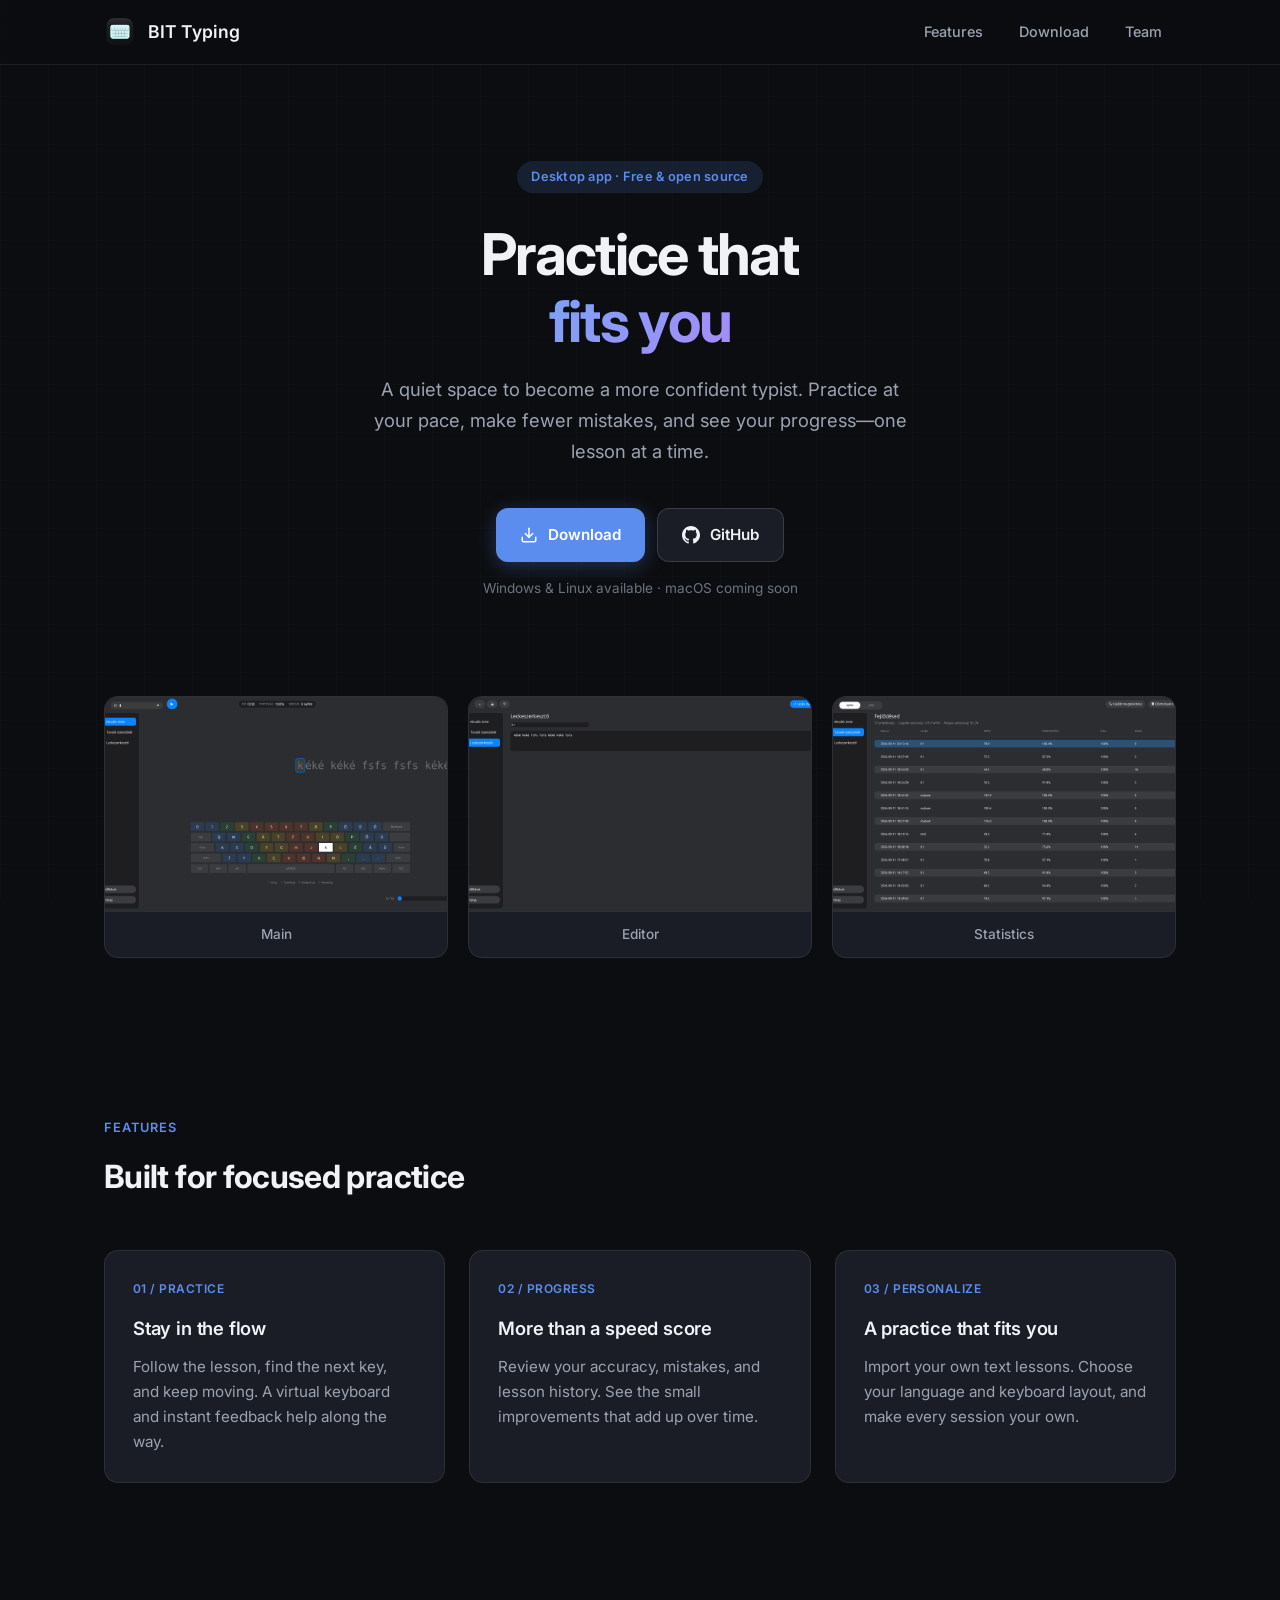
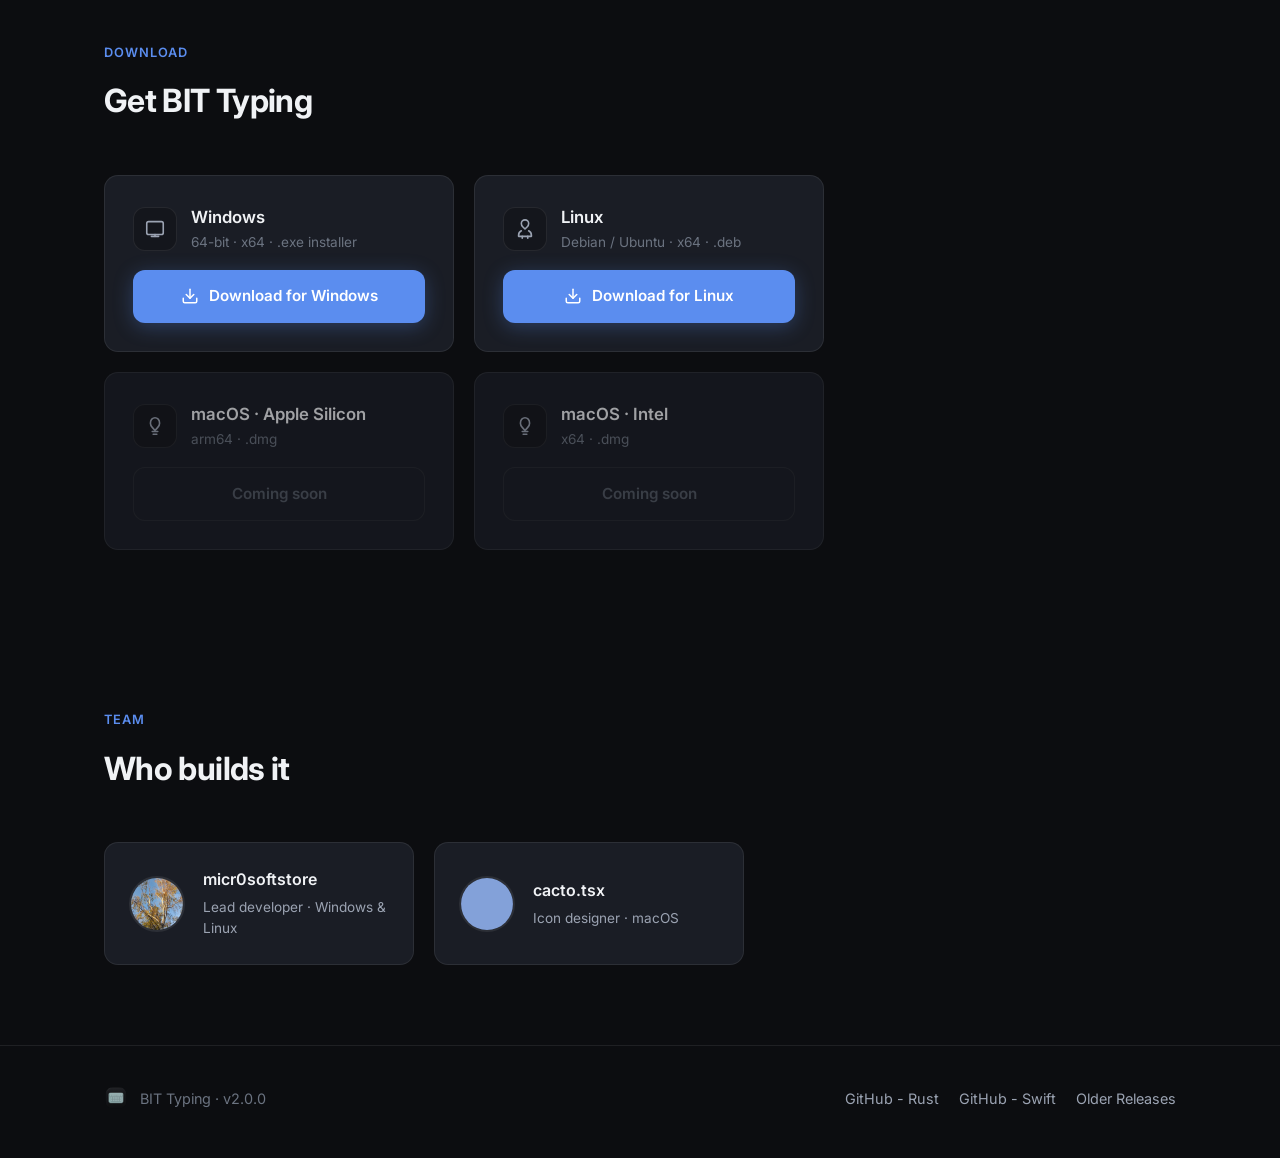
==== bit-typing/index.html @ 6eafa59d "update website" ====
<!DOCTYPE html>
<html lang="en">
<head>
  <meta charset="UTF-8">
  <meta name="viewport" content="width=device-width, initial-scale=1.0">
  <title>BIT Typing — Practice that fits you</title>
  <meta name="description" content="A quiet desktop space to become a more confident typist. Practice at your pace, track progress, and personalize every session.">
  <link rel="icon" type="image/png" href="https://bitiskola.github.io/bit-typing/src/assets/favico.png">
  <link rel="preconnect" href="https://fonts.googleapis.com">
  <link rel="preconnect" href="https://fonts.gstatic.com" crossorigin>
  <link href="https://fonts.googleapis.com/css2?family=Inter:wght@400;500;600;700&display=swap" rel="stylesheet">
  <style>
    :root {
      --bg: #0c0d10;
      --bg-elevated: #14161c;
      --bg-card: #1a1d25;
      --bg-hover: #22262f;
      --border: rgba(255, 255, 255, 0.08);
      --border-strong: rgba(255, 255, 255, 0.14);
      --text: #f0f2f5;
      --text-secondary: #9ba3b2;
      --text-muted: #6b7380;
      --accent: #5b8def;
      --accent-soft: rgba(91, 141, 239, 0.15);
      --accent-hover: #7aa3f5;
      --success: #3ecf8e;
      --radius: 14px;
      --radius-sm: 10px;
      --shadow: 0 8px 32px rgba(0, 0, 0, 0.35);
      --transition: 0.2s ease;
    }

    * {
      margin: 0;
      padding: 0;
      box-sizing: border-box;
    }

    html {
      scroll-behavior: smooth;
    }

    body {
      font-family: 'Inter', -apple-system, BlinkMacSystemFont, 'Segoe UI', sans-serif;
      background: var(--bg);
      color: var(--text);
      line-height: 1.6;
      -webkit-font-smoothing: antialiased;
      overflow-x: hidden;
    }

    /* Subtle grid background */
    body::before {
      content: '';
      position: fixed;
      inset: 0;
      background-image:
        linear-gradient(rgba(255,255,255,0.015) 1px, transparent 1px),
        linear-gradient(90deg, rgba(255,255,255,0.015) 1px, transparent 1px);
      background-size: 48px 48px;
      pointer-events: none;
      z-index: 0;
    }

    .container {
      max-width: 1120px;
      margin: 0 auto;
      padding: 0 24px;
      position: relative;
      z-index: 1;
    }

    /* Header */
    header {
      position: sticky;
      top: 0;
      z-index: 100;
      background: rgba(12, 13, 16, 0.8);
      backdrop-filter: blur(16px);
      border-bottom: 1px solid var(--border);
    }

    .header-inner {
      display: flex;
      align-items: center;
      justify-content: space-between;
      height: 64px;
    }

    .logo {
      display: flex;
      align-items: center;
      gap: 12px;
      text-decoration: none;
      color: var(--text);
      font-weight: 600;
      font-size: 1.1rem;
    }

    .logo img {
      width: 32px;
      height: 32px;
      border-radius: 8px;
    }

    .nav-links {
      display: flex;
      gap: 8px;
    }

    .nav-links a {
      color: var(--text-secondary);
      text-decoration: none;
      font-size: 0.9rem;
      font-weight: 500;
      padding: 8px 14px;
      border-radius: 8px;
      transition: color var(--transition), background var(--transition);
    }

    .nav-links a:hover {
      color: var(--text);
      background: var(--bg-hover);
    }

    /* Hero */
    .hero {
      padding: 96px 0 72px;
      text-align: center;
    }

    .hero-badge {
      display: inline-flex;
      align-items: center;
      gap: 8px;
      background: var(--accent-soft);
      color: var(--accent);
      font-size: 0.8rem;
      font-weight: 600;
      padding: 6px 14px;
      border-radius: 100px;
      margin-bottom: 28px;
      letter-spacing: 0.02em;
    }

    .hero h1 {
      font-size: clamp(2.4rem, 5.5vw, 3.6rem);
      font-weight: 700;
      letter-spacing: -0.03em;
      line-height: 1.15;
      margin-bottom: 20px;
    }

    .hero h1 span {
      background: linear-gradient(135deg, #7aa3f5, #a78bfa);
      -webkit-background-clip: text;
      -webkit-text-fill-color: transparent;
      background-clip: text;
    }

    .hero-desc {
      font-size: 1.15rem;
      color: var(--text-secondary);
      max-width: 540px;
      margin: 0 auto 40px;
      line-height: 1.7;
    }

    .hero-cta {
      display: flex;
      flex-wrap: wrap;
      gap: 12px;
      justify-content: center;
      margin-bottom: 16px;
    }

    .btn {
      display: inline-flex;
      align-items: center;
      gap: 10px;
      padding: 14px 24px;
      border-radius: 12px;
      font-size: 0.95rem;
      font-weight: 600;
      text-decoration: none;
      transition: all var(--transition);
      border: none;
      cursor: pointer;
    }

    .btn-primary {
      background: var(--accent);
      color: #fff;
      box-shadow: 0 4px 20px rgba(91, 141, 239, 0.3);
    }

    .btn-primary:hover {
      background: var(--accent-hover);
      transform: translateY(-1px);
      box-shadow: 0 6px 24px rgba(91, 141, 239, 0.4);
    }

    .btn-secondary {
      background: var(--bg-card);
      color: var(--text);
      border: 1px solid var(--border-strong);
    }

    .btn-secondary:hover {
      background: var(--bg-hover);
      border-color: rgba(255,255,255,0.2);
    }

    .btn-disabled {
      background: var(--bg-card);
      color: var(--text-muted);
      border: 1px solid var(--border);
      cursor: not-allowed;
      opacity: 0.7;
    }

    .btn svg {
      width: 18px;
      height: 18px;
      flex-shrink: 0;
    }

    .platform-note {
      font-size: 0.85rem;
      color: var(--text-muted);
      margin-top: 12px;
    }

    /* Screenshots */
    .screenshots {
      padding: 24px 0 80px;
    }

    .screenshot-grid {
      display: grid;
      grid-template-columns: repeat(3, 1fr);
      gap: 20px;
    }

    .screenshot-card {
      background: var(--bg-card);
      border: 1px solid var(--border);
      border-radius: var(--radius);
      overflow: hidden;
      transition: transform var(--transition), box-shadow var(--transition);
    }

    .screenshot-card:hover {
      transform: translateY(-4px);
      box-shadow: var(--shadow);
    }

    .screenshot-card img {
      width: 100%;
      height: auto;
      display: block;
      aspect-ratio: 16 / 10;
      object-fit: cover;
      object-position: top;
    }

    .screenshot-label {
      padding: 12px 16px;
      font-size: 0.85rem;
      font-weight: 500;
      color: var(--text-secondary);
      border-top: 1px solid var(--border);
      text-align: center;
    }

    /* Features */
    .features {
      padding: 80px 0;
    }

    .section-label {
      font-size: 0.8rem;
      font-weight: 600;
      color: var(--accent);
      text-transform: uppercase;
      letter-spacing: 0.08em;
      margin-bottom: 12px;
    }

    .section-title {
      font-size: clamp(1.6rem, 3vw, 2rem);
      font-weight: 700;
      letter-spacing: -0.02em;
      margin-bottom: 48px;
    }

    .features-grid {
      display: grid;
      grid-template-columns: repeat(3, 1fr);
      gap: 24px;
    }

    .feature-card {
      background: var(--bg-card);
      border: 1px solid var(--border);
      border-radius: var(--radius);
      padding: 28px;
      transition: border-color var(--transition);
    }

    .feature-card:hover {
      border-color: var(--border-strong);
    }

    .feature-num {
      font-size: 0.75rem;
      font-weight: 600;
      color: var(--accent);
      margin-bottom: 16px;
      letter-spacing: 0.04em;
    }

    .feature-card h3 {
      font-size: 1.15rem;
      font-weight: 600;
      margin-bottom: 10px;
      letter-spacing: -0.01em;
    }

    .feature-card p {
      font-size: 0.95rem;
      color: var(--text-secondary);
      line-height: 1.65;
    }

    /* Download section */
    .download {
      padding: 80px 0;
    }

    .download-grid {
      display: grid;
      grid-template-columns: repeat(2, 1fr);
      gap: 20px;
      max-width: 720px;
    }

    .download-card {
      background: var(--bg-card);
      border: 1px solid var(--border);
      border-radius: var(--radius);
      padding: 28px;
      display: flex;
      flex-direction: column;
      gap: 16px;
      transition: border-color var(--transition), transform var(--transition);
    }

    .download-card.available:hover {
      border-color: var(--accent);
      transform: translateY(-2px);
    }

    .download-card.coming-soon {
      opacity: 0.65;
    }

    .download-header {
      display: flex;
      align-items: center;
      gap: 14px;
    }

    .download-icon {
      width: 44px;
      height: 44px;
      border-radius: 12px;
      background: var(--bg-elevated);
      border: 1px solid var(--border);
      display: flex;
      align-items: center;
      justify-content: center;
      flex-shrink: 0;
    }

    .download-icon svg {
      width: 22px;
      height: 22px;
      color: var(--text-secondary);
    }

    .download-info h3 {
      font-size: 1.05rem;
      font-weight: 600;
      margin-bottom: 2px;
    }

    .download-info p {
      font-size: 0.85rem;
      color: var(--text-muted);
    }

    .download-card .btn {
      width: 100%;
      justify-content: center;
      margin-top: auto;
    }

    .badge-soon {
      display: inline-block;
      font-size: 0.7rem;
      font-weight: 600;
      color: var(--text-muted);
      background: var(--bg-elevated);
      padding: 3px 8px;
      border-radius: 6px;
      letter-spacing: 0.03em;
      text-transform: uppercase;
    }

    /* Team */
    .team {
      padding: 80px 0;
    }

    .team-grid {
      display: grid;
      grid-template-columns: repeat(2, 1fr);
      gap: 20px;
      max-width: 640px;
    }

    .team-card {
      background: var(--bg-card);
      border: 1px solid var(--border);
      border-radius: var(--radius);
      padding: 24px;
      display: flex;
      align-items: center;
      gap: 18px;
      transition: border-color var(--transition);
    }

    .team-card:hover {
      border-color: var(--border-strong);
    }

    .team-card img {
      width: 56px;
      height: 56px;
      border-radius: 50%;
      object-fit: cover;
      border: 2px solid var(--border);
      flex-shrink: 0;
    }

    .team-info h3 {
      font-size: 1rem;
      font-weight: 600;
      margin-bottom: 4px;
    }

    .team-info p {
      font-size: 0.85rem;
      color: var(--text-secondary);
    }

    /* Footer */
    footer {
      padding: 40px 0 48px;
      border-top: 1px solid var(--border);
    }

    .footer-inner {
      display: flex;
      align-items: center;
      justify-content: space-between;
      flex-wrap: wrap;
      gap: 16px;
    }

    .footer-left {
      display: flex;
      align-items: center;
      gap: 12px;
      color: var(--text-muted);
      font-size: 0.9rem;
    }

    .footer-left img {
      width: 24px;
      height: 24px;
      border-radius: 6px;
      opacity: 0.7;
    }

    .footer-links {
      display: flex;
      gap: 20px;
    }

    .footer-links a {
      color: var(--text-secondary);
      text-decoration: none;
      font-size: 0.9rem;
      transition: color var(--transition);
    }

    .footer-links a:hover {
      color: var(--text);
    }

    /* Responsive */
    @media (max-width: 900px) {
      .screenshot-grid,
      .features-grid {
        grid-template-columns: 1fr;
      }

      .download-grid,
      .team-grid {
        grid-template-columns: 1fr;
        max-width: 400px;
      }

      .hero {
        padding: 72px 0 48px;
      }

      .nav-links {
        display: none;
      }
    }

    @media (max-width: 600px) {
      .hero-cta {
        flex-direction: column;
        align-items: stretch;
      }

      .btn {
        justify-content: center;
      }

      .footer-inner {
        flex-direction: column;
        text-align: center;
      }
    }

    /* OS-specific visibility handled by JS */
    .os-win-linux { display: none; }
    .os-macos { display: none; }
    body.show-win-linux .os-win-linux { display: block; }
    body.show-macos .os-macos { display: block; }
    body.show-win-linux .screenshot-grid.os-win-linux { display: grid; }
    body.show-macos .screenshot-grid.os-macos { display: grid; }
  </style>
</head>
<body>
  <header>
    <div class="container header-inner">
      <a href="#" class="logo">
        <img src="https://bitiskola.github.io/bit-typing/src/assets/favico.png" alt="BIT Typing">
        BIT Typing
      </a>
      <nav class="nav-links">
        <a href="#features">Features</a>
        <a href="#download">Download</a>
        <a href="#team">Team</a>
      </nav>
    </div>
  </header>

  <main>
    <section class="hero">
      <div class="container">
        <div class="hero-badge">Desktop app · Free & open source</div>
        <h1>Practice that<br><span>fits you</span></h1>
        <p class="hero-desc">
          A quiet space to become a more confident typist. Practice at your pace, make fewer mistakes, and see your progress—one lesson at a time.
        </p>
        <div class="hero-cta">
          <a href="#download" class="btn btn-primary">
            <svg viewBox="0 0 24 24" fill="none" stroke="currentColor" stroke-width="2" stroke-linecap="round" stroke-linejoin="round"><path d="M21 15v4a2 2 0 0 1-2 2H5a2 2 0 0 1-2-2v-4"/><polyline points="7 10 12 15 17 10"/><line x1="12" y1="15" x2="12" y2="3"/></svg>
            Download
          </a>
          <a href="https://github.com/bitiskola/bit-typing-rust" target="_blank" rel="noopener" class="btn btn-secondary">
            <svg viewBox="0 0 24 24" fill="currentColor"><path d="M12 0C5.37 0 0 5.37 0 12c0 5.3 3.438 9.8 8.205 11.387.6.113.82-.258.82-.577 0-.285-.01-1.04-.015-2.04-3.338.724-4.042-1.61-4.042-1.61-.546-1.387-1.333-1.756-1.333-1.756-1.09-.745.083-.73.083-.73 1.205.085 1.838 1.236 1.838 1.236 1.07 1.835 2.809 1.305 3.495.998.108-.776.417-1.305.76-1.605-2.665-.3-5.466-1.332-5.466-5.93 0-1.31.465-2.38 1.235-3.22-.135-.303-.54-1.523.105-3.176 0 0 1.005-.322 3.3 1.23.96-.267 1.98-.399 3-.405 1.02.006 2.04.138 3 .405 2.28-1.552 3.285-1.23 3.285-1.23.645 1.653.24 2.873.12 3.176.765.84 1.23 1.91 1.23 3.22 0 4.61-2.805 5.625-5.475 5.92.42.36.81 1.096.81 2.22 0 1.606-.015 2.896-.015 3.286 0 .315.21.69.825.57C20.565 21.795 24 17.295 24 12c0-6.63-5.37-12-12-12z"/></svg>
            GitHub
          </a>
        </div>
        <p class="platform-note">Windows & Linux available · macOS coming soon</p>
      </div>
    </section>

    <section class="screenshots">
      <div class="container">
        <!-- Windows / Linux screenshots -->
        <div class="screenshot-grid os-win-linux">
          <div class="screenshot-card">
            <img src="https://bitiskola.github.io/bit-typing/src/screenshots/Screenshot_main.png" alt="Main screen" loading="lazy">
            <div class="screenshot-label">Main</div>
          </div>
          <div class="screenshot-card">
            <img src="https://bitiskola.github.io/bit-typing/src/screenshots/Screenshot_editor.png" alt="Editor" loading="lazy">
            <div class="screenshot-label">Editor</div>
          </div>
          <div class="screenshot-card">
            <img src="https://bitiskola.github.io/bit-typing/src/screenshots/Screenshot_statistics.png" alt="Statistics" loading="lazy">
            <div class="screenshot-label">Statistics</div>
          </div>
        </div>

        <!-- macOS screenshots -->
        <div class="screenshot-grid os-macos">
          <div class="screenshot-card">
            <img src="https://bitiskola.github.io/bit-typing/src/screenshots/Screenshot_main_macos.png" alt="Main screen (macOS)" loading="lazy">
            <div class="screenshot-label">Main</div>
          </div>
          <div class="screenshot-card">
            <img src="https://bitiskola.github.io/bit-typing/src/screenshots/Screenshot_editor_macos.png" alt="Editor (macOS)" loading="lazy">
            <div class="screenshot-label">Editor</div>
          </div>
          <div class="screenshot-card">
            <img src="https://bitiskola.github.io/bit-typing/src/screenshots/Screenshot_statistics_macos.png" alt="Statistics (macOS)" loading="lazy">
            <div class="screenshot-label">Statistics</div>
          </div>
        </div>
      </div>
    </section>

    <section class="features" id="features">
      <div class="container">
        <div class="section-label">Features</div>
        <h2 class="section-title">Built for focused practice</h2>
        <div class="features-grid">
          <div class="feature-card">
            <div class="feature-num">01 / PRACTICE</div>
            <h3>Stay in the flow</h3>
            <p>Follow the lesson, find the next key, and keep moving. A virtual keyboard and instant feedback help along the way.</p>
          </div>
          <div class="feature-card">
            <div class="feature-num">02 / PROGRESS</div>
            <h3>More than a speed score</h3>
            <p>Review your accuracy, mistakes, and lesson history. See the small improvements that add up over time.</p>
          </div>
          <div class="feature-card">
            <div class="feature-num">03 / PERSONALIZE</div>
            <h3>A practice that fits you</h3>
            <p>Import your own text lessons. Choose your language and keyboard layout, and make every session your own.</p>
          </div>
        </div>
      </div>
    </section>

    <section class="download" id="download">
      <div class="container">
        <div class="section-label">Download</div>
        <h2 class="section-title">Get BIT Typing</h2>
        <div class="download-grid">
          <div class="download-card available">
            <div class="download-header">
              <div class="download-icon">
                <svg viewBox="0 0 24 24" fill="none" stroke="currentColor" stroke-width="1.75" stroke-linecap="round" stroke-linejoin="round"><rect x="3" y="4" width="18" height="14" rx="2"/><path d="M8 20h8"/><path d="M12 18v2"/></svg>
              </div>
              <div class="download-info">
                <h3>Windows</h3>
                <p>64-bit · x64 · .exe installer</p>
              </div>
            </div>
            <a href="https://github.com/bitiskola/bit-typing-rust/releases/download/v2.0.0/bit-typing_v2-0-0_x64-setup.exe" class="btn btn-primary">
              <svg viewBox="0 0 24 24" fill="none" stroke="currentColor" stroke-width="2" stroke-linecap="round" stroke-linejoin="round"><path d="M21 15v4a2 2 0 0 1-2 2H5a2 2 0 0 1-2-2v-4"/><polyline points="7 10 12 15 17 10"/><line x1="12" y1="15" x2="12" y2="3"/></svg>
              Download for Windows
            </a>
          </div>

          <div class="download-card available">
            <div class="download-header">
              <div class="download-icon">
                <svg viewBox="0 0 24 24" fill="none" stroke="currentColor" stroke-width="1.75" stroke-linecap="round" stroke-linejoin="round"><path d="M12 2a4 4 0 0 1 4 4c0 1.5-.5 2.5-1.5 3.5L12 12l-2.5-2.5C8.5 8.5 8 7.5 8 6a4 4 0 0 1 4-4z"/><path d="M8 14c-2 1-3 3-3 5v1h14v-1c0-2-1-4-3-5"/><path d="M9 20v2"/><path d="M15 20v2"/></svg>
              </div>
              <div class="download-info">
                <h3>Linux</h3>
                <p>Debian / Ubuntu · x64 · .deb</p>
              </div>
            </div>
            <a href="https://github.com/bitiskola/bit-typing-rust/releases/download/v2.0.0/bit-typing_2.0.0_amd64.deb" class="btn btn-primary">
              <svg viewBox="0 0 24 24" fill="none" stroke="currentColor" stroke-width="2" stroke-linecap="round" stroke-linejoin="round"><path d="M21 15v4a2 2 0 0 1-2 2H5a2 2 0 0 1-2-2v-4"/><polyline points="7 10 12 15 17 10"/><line x1="12" y1="15" x2="12" y2="3"/></svg>
              Download for Linux
            </a>
          </div>

          <div class="download-card coming-soon">
            <div class="download-header">
              <div class="download-icon">
                <svg viewBox="0 0 24 24" fill="none" stroke="currentColor" stroke-width="1.75" stroke-linecap="round" stroke-linejoin="round"><path d="M12 3c1.5 0 2.5.5 3.5 1.5S17 7 17 9c0 2-1 3.5-2 4.5L12 17l-3-3.5C8 12.5 7 11 7 9c0-2 .5-3.5 1.5-4.5S10.5 3 12 3z"/><path d="M9 18h6"/><path d="M10 21h4"/></svg>
              </div>
              <div class="download-info">
                <h3>macOS · Apple Silicon</h3>
                <p>arm64 · .dmg</p>
              </div>
            </div>
            <span class="btn btn-disabled">Coming soon</span>
          </div>

          <div class="download-card coming-soon">
            <div class="download-header">
              <div class="download-icon">
                <svg viewBox="0 0 24 24" fill="none" stroke="currentColor" stroke-width="1.75" stroke-linecap="round" stroke-linejoin="round"><path d="M12 3c1.5 0 2.5.5 3.5 1.5S17 7 17 9c0 2-1 3.5-2 4.5L12 17l-3-3.5C8 12.5 7 11 7 9c0-2 .5-3.5 1.5-4.5S10.5 3 12 3z"/><path d="M9 18h6"/><path d="M10 21h4"/></svg>
              </div>
              <div class="download-info">
                <h3>macOS · Intel</h3>
                <p>x64 · .dmg</p>
              </div>
            </div>
            <span class="btn btn-disabled">Coming soon</span>
          </div>
        </div>
      </div>
    </section>

    <section class="team" id="team">
      <div class="container">
        <div class="section-label">Team</div>
        <h2 class="section-title">Who builds it</h2>
        <div class="team-grid">
          <div class="team-card">
            <img src="https://bitiskola.github.io/bit-typing/src/assets/micr0softstore.png" alt="micr0softstore">
            <div class="team-info">
              <h3>micr0softstore</h3>
              <p>Lead developer · Windows & Linux</p>
            </div>
          </div>
          <div class="team-card">
            <img src="https://bitiskola.github.io/bit-typing/src/assets/cacto.tsx.png" alt="cacto.tsx">
            <div class="team-info">
              <h3>cacto.tsx</h3>
              <p>Icon designer · macOS</p>
            </div>
          </div>
        </div>
      </div>
    </section>
  </main>

  <footer>
    <div class="container footer-inner">
      <div class="footer-left">
        <img src="https://bitiskola.github.io/bit-typing/src/assets/favico.png" alt="">
        <span>BIT Typing · v2.0.0</span>
      </div>
      <div class="footer-links">
        <a href="https://github.com/bitiskola/bit-typing-rust" target="_blank" rel="noopener">GitHub - Rust</a>
        <a href="https://github.com/bitiskola/bit-typing-swift" target="_blank" rel="noopener">GitHub - Swift</a>
        <a href="https://github.com/bitiskola/bit-typing-rust/releases" target="_blank" rel="noopener">Older Releases</a>
      </div>
    </div>
  </footer>

  <script>
    (function () {
      const ua = navigator.userAgent.toLowerCase();
      const platform = (navigator.userAgentData?.platform || navigator.platform || '').toLowerCase();

      const isMac = /mac|iphone|ipad|ipod/.test(platform) || /macintosh|mac os x/.test(ua);
      const isWindows = /win/.test(platform) || /windows/.test(ua);
      const isLinux = /linux/.test(platform) || (/linux/.test(ua) && !/android/.test(ua));

      // Show appropriate screenshots
      if (isMac) {
        document.body.classList.add('show-macos');
      } else {
        // Default to Windows/Linux screenshots for everyone else
        document.body.classList.add('show-win-linux');
      }

      // Optional: highlight recommended download based on OS
      // (cards already show available ones clearly)
    })();
  </script>
</body>
</html>
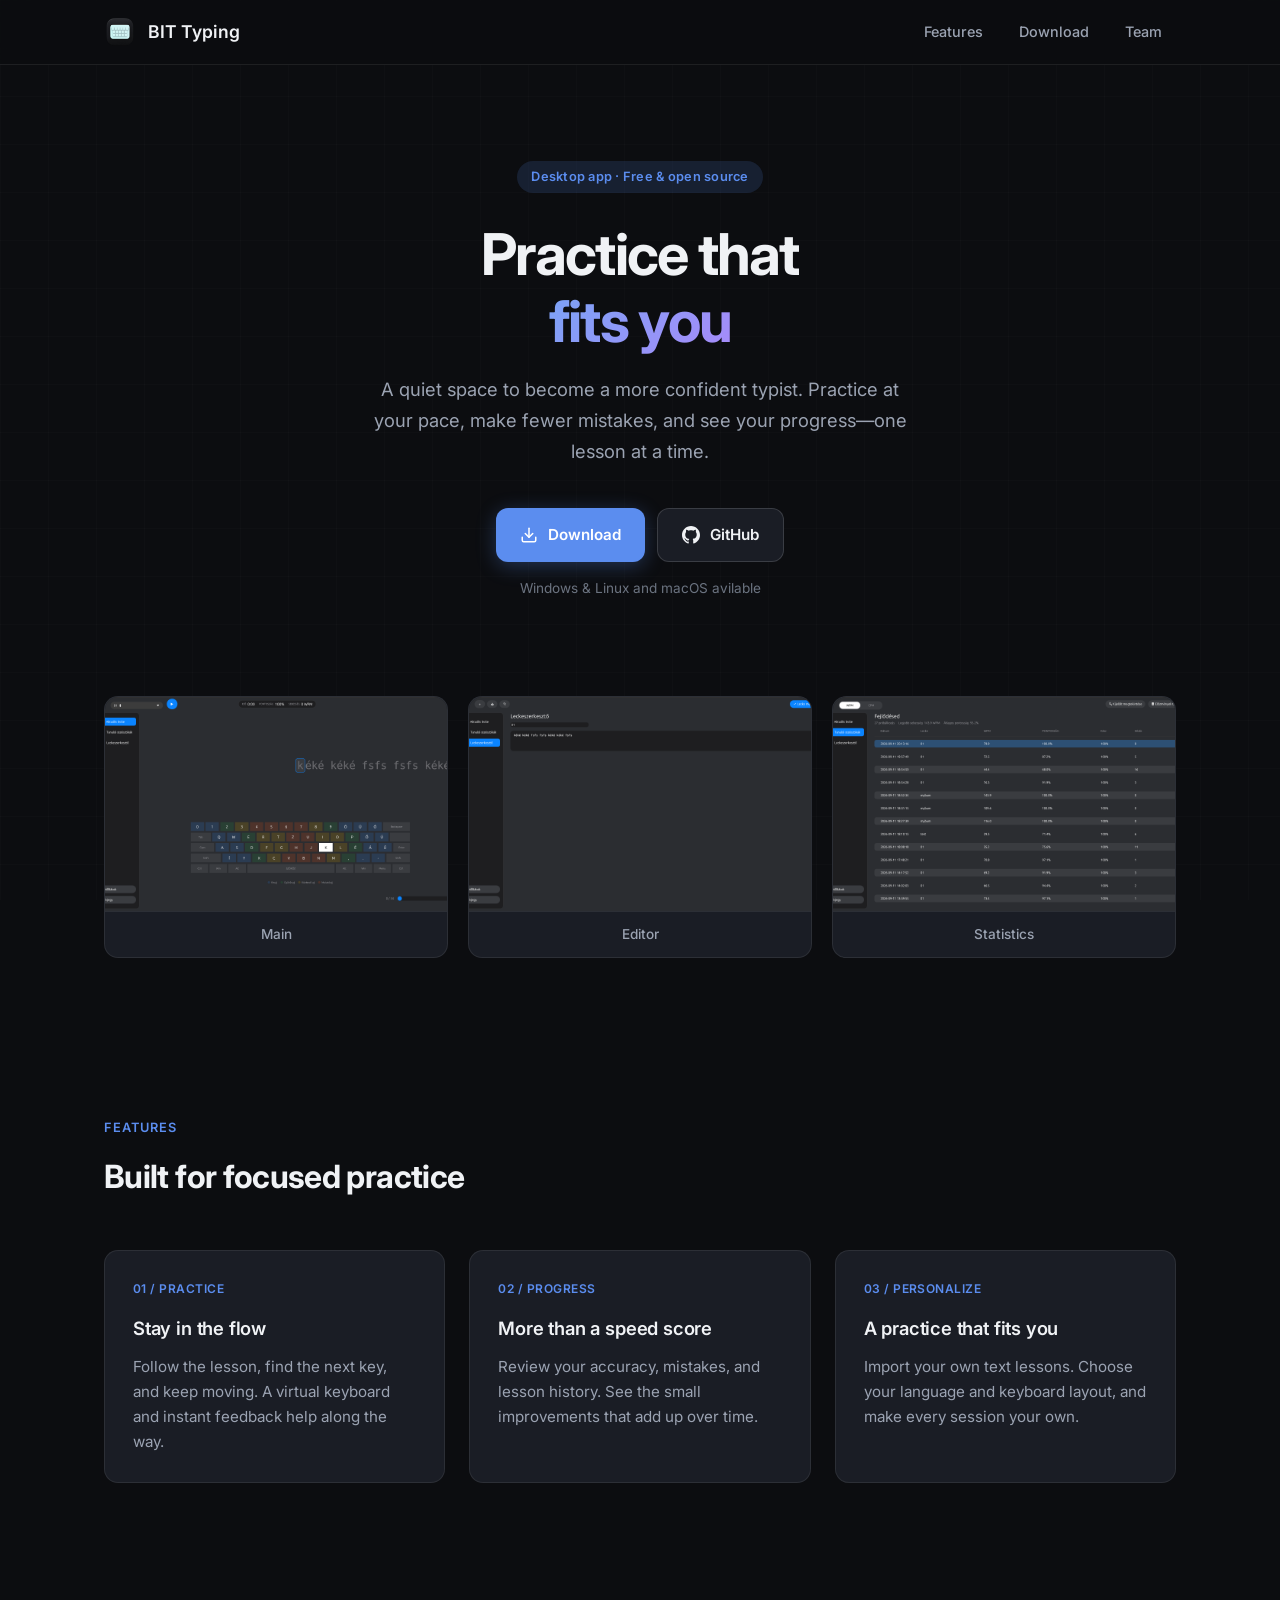
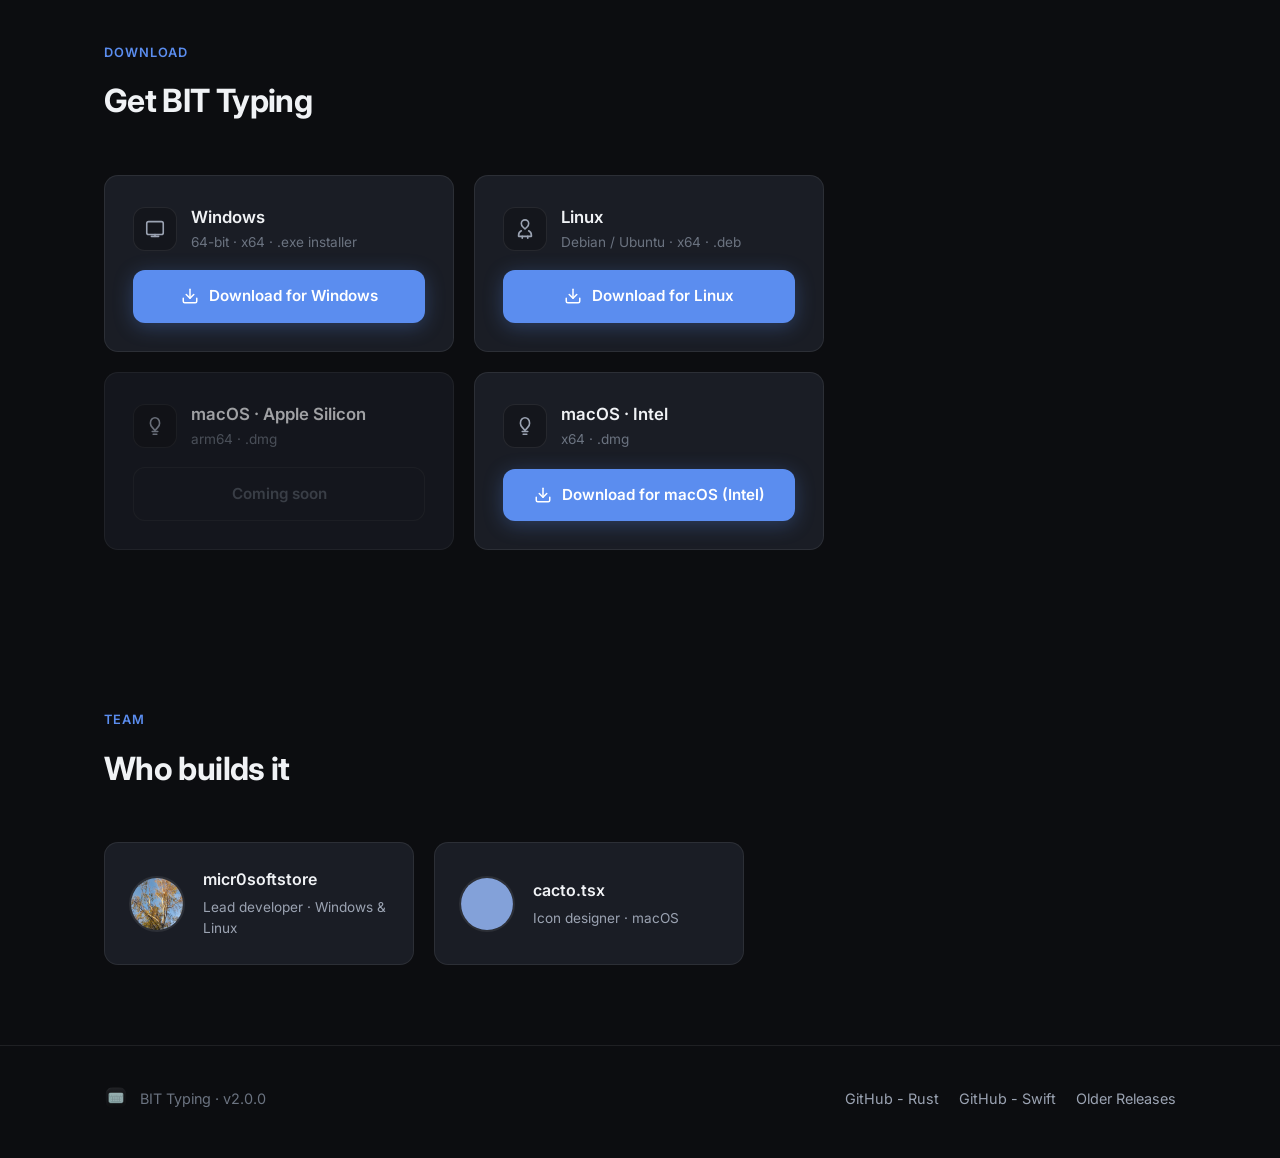
==== commit 7293e882: "Release macOS x86 build on the website" ====
--- a/bit-typing/index.html
+++ b/bit-typing/index.html
@@ -590,7 +590,7 @@
             GitHub
           </a>
         </div>
-        <p class="platform-note">Windows & Linux available · macOS coming soon</p>
+        <p class="platform-note">Windows & Linux and macOS avilable</p>
       </div>
     </section>
 
@@ -704,7 +704,7 @@
             <span class="btn btn-disabled">Coming soon</span>
           </div>
 
-          <div class="download-card coming-soon">
+          <div class="download-card avilable">
             <div class="download-header">
               <div class="download-icon">
                 <svg viewBox="0 0 24 24" fill="none" stroke="currentColor" stroke-width="1.75" stroke-linecap="round" stroke-linejoin="round"><path d="M12 3c1.5 0 2.5.5 3.5 1.5S17 7 17 9c0 2-1 3.5-2 4.5L12 17l-3-3.5C8 12.5 7 11 7 9c0-2 .5-3.5 1.5-4.5S10.5 3 12 3z"/><path d="M9 18h6"/><path d="M10 21h4"/></svg>
@@ -714,7 +714,10 @@
                 <p>x64 · .dmg</p>
               </div>
             </div>
-            <span class="btn btn-disabled">Coming soon</span>
+            <a href="https://github.com/bitiskola/bit-typing-swift/releases/download/v2.0.0/BIT.Typing-2.0.0-macOS-x86_64.dmg" class="btn btn-primary">
+              <svg viewBox="0 0 24 24" fill="none" stroke="currentColor" stroke-width="2" stroke-linecap="round" stroke-linejoin="round"><path d="M21 15v4a2 2 0 0 1-2 2H5a2 2 0 0 1-2-2v-4"/><polyline points="7 10 12 15 17 10"/><line x1="12" y1="15" x2="12" y2="3"/></svg>
+              Download for macOS (Intel)
+            </a>
           </div>
         </div>
       </div>
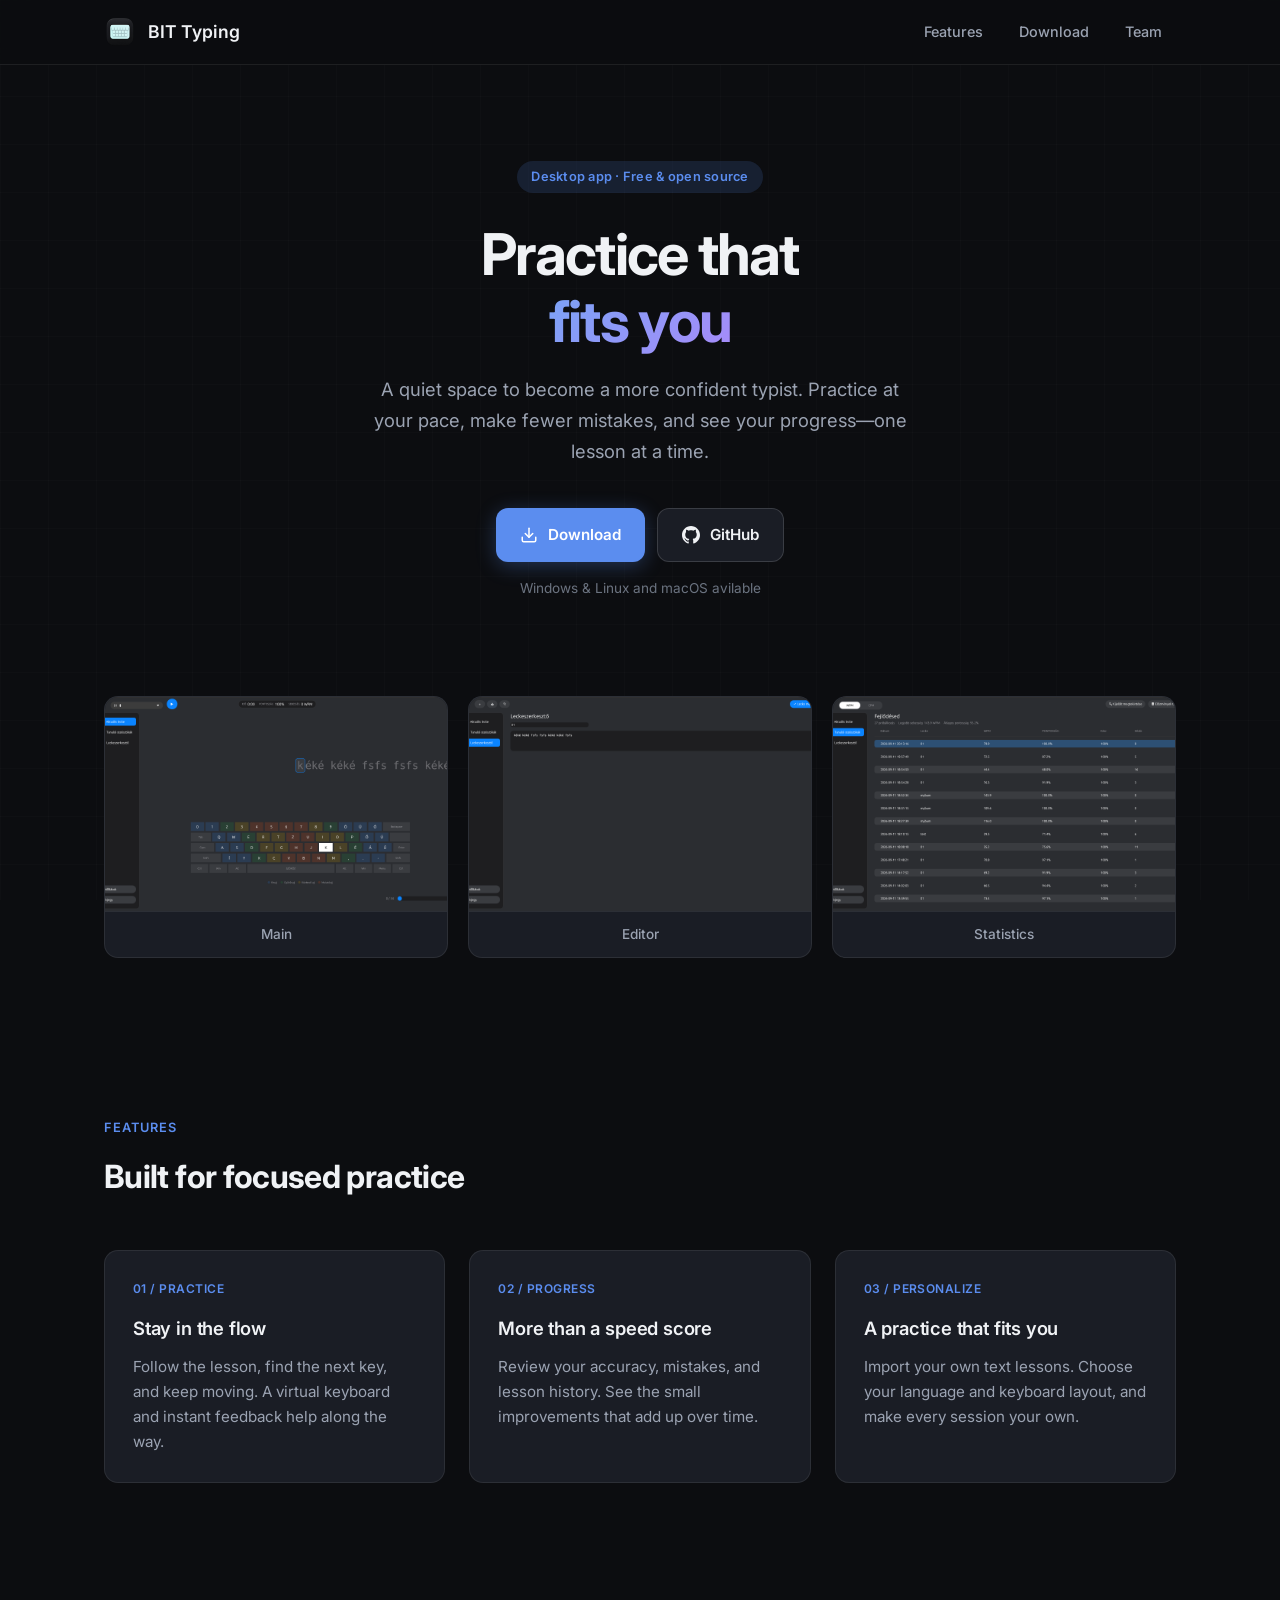
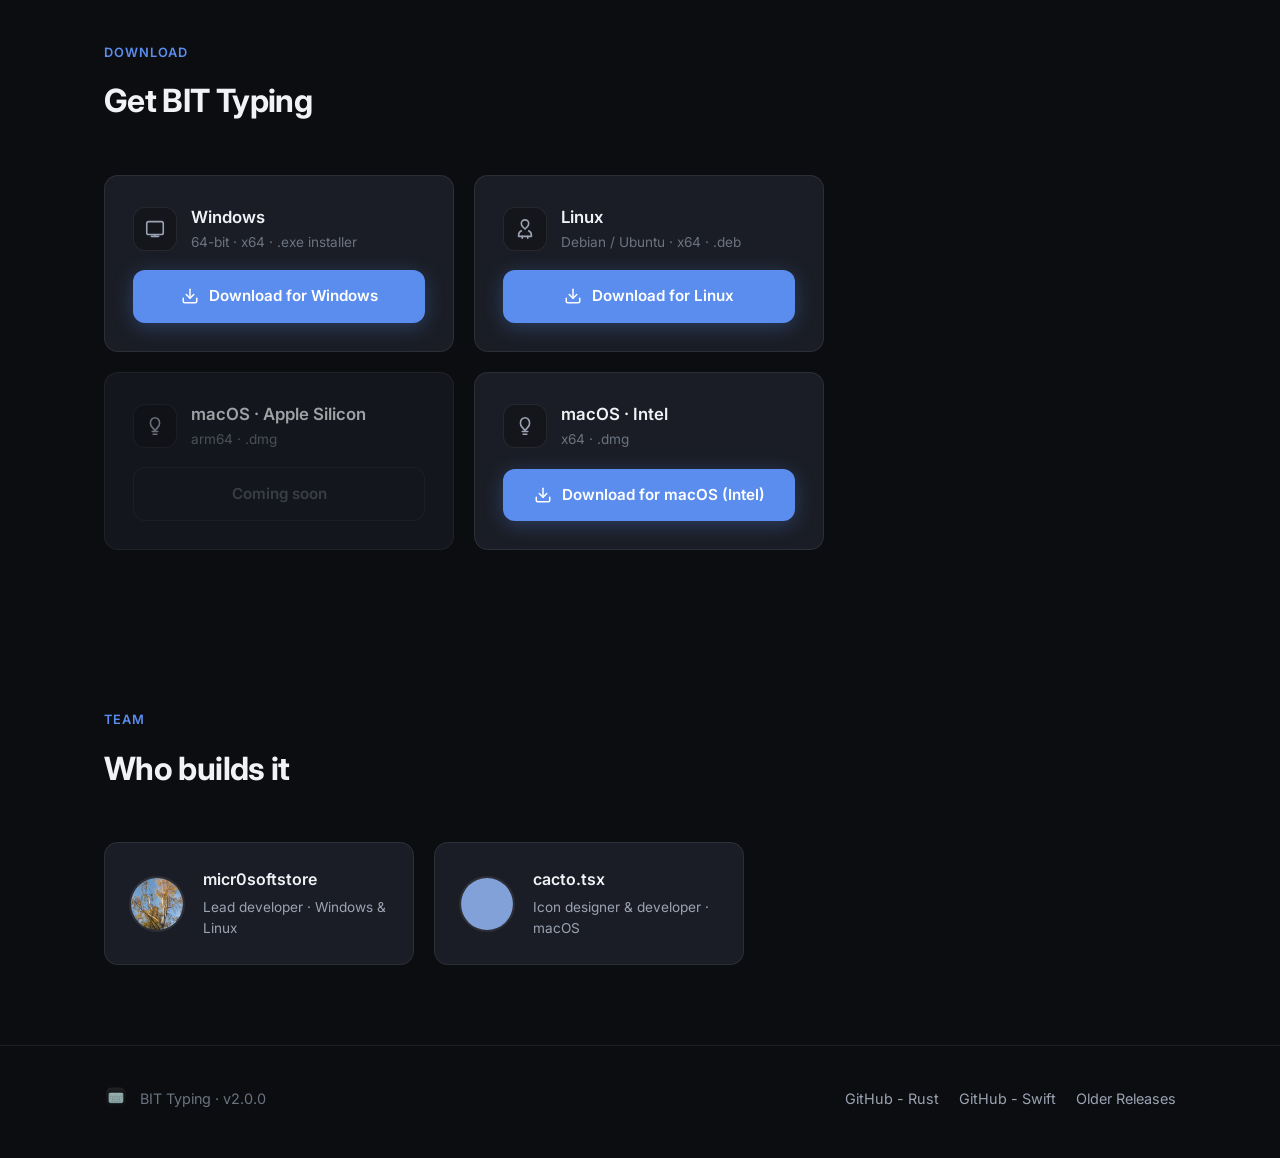
==== commit abc350f4: "Update team member role description" ====
--- a/bit-typing/index.html
+++ b/bit-typing/index.html
@@ -739,7 +739,7 @@
             <img src="https://bitiskola.github.io/bit-typing/src/assets/cacto.tsx.png" alt="cacto.tsx">
             <div class="team-info">
               <h3>cacto.tsx</h3>
-              <p>Icon designer · macOS</p>
+              <p>Icon designer & developer · macOS</p>
             </div>
           </div>
         </div>
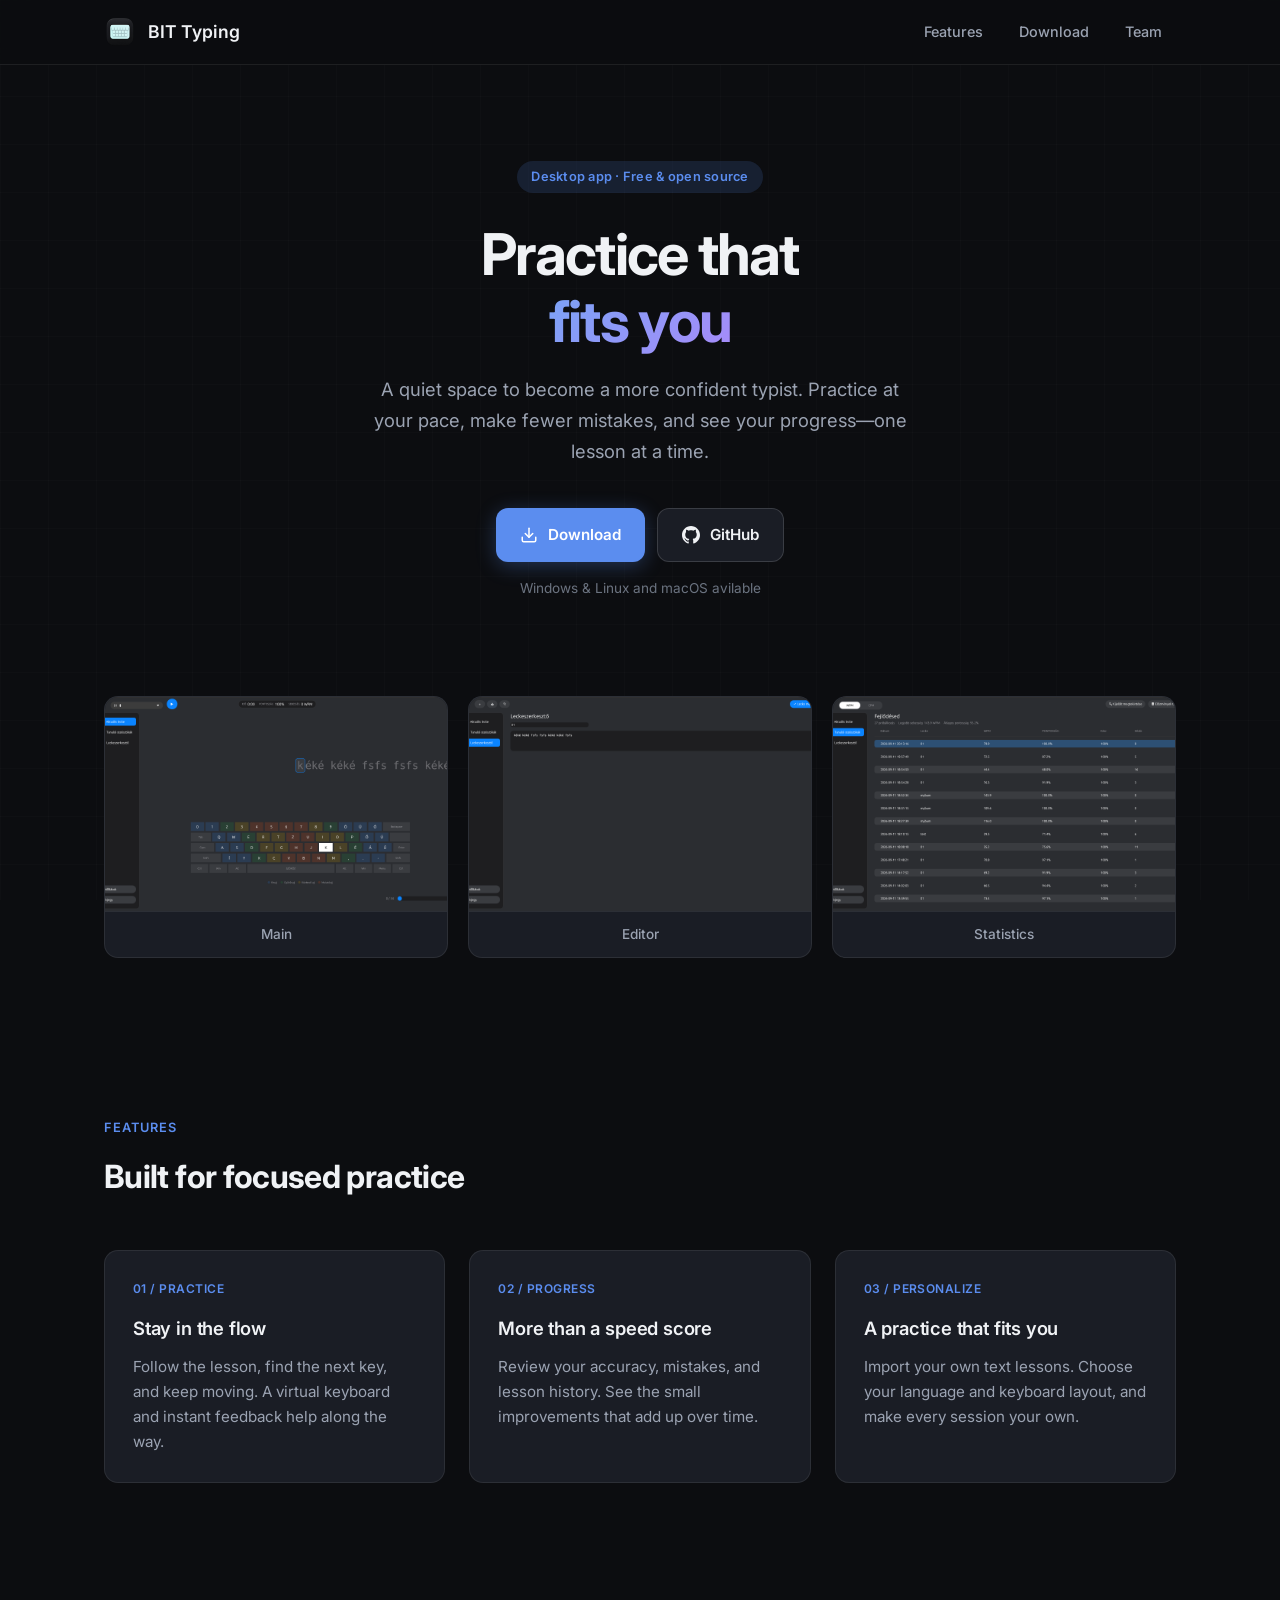
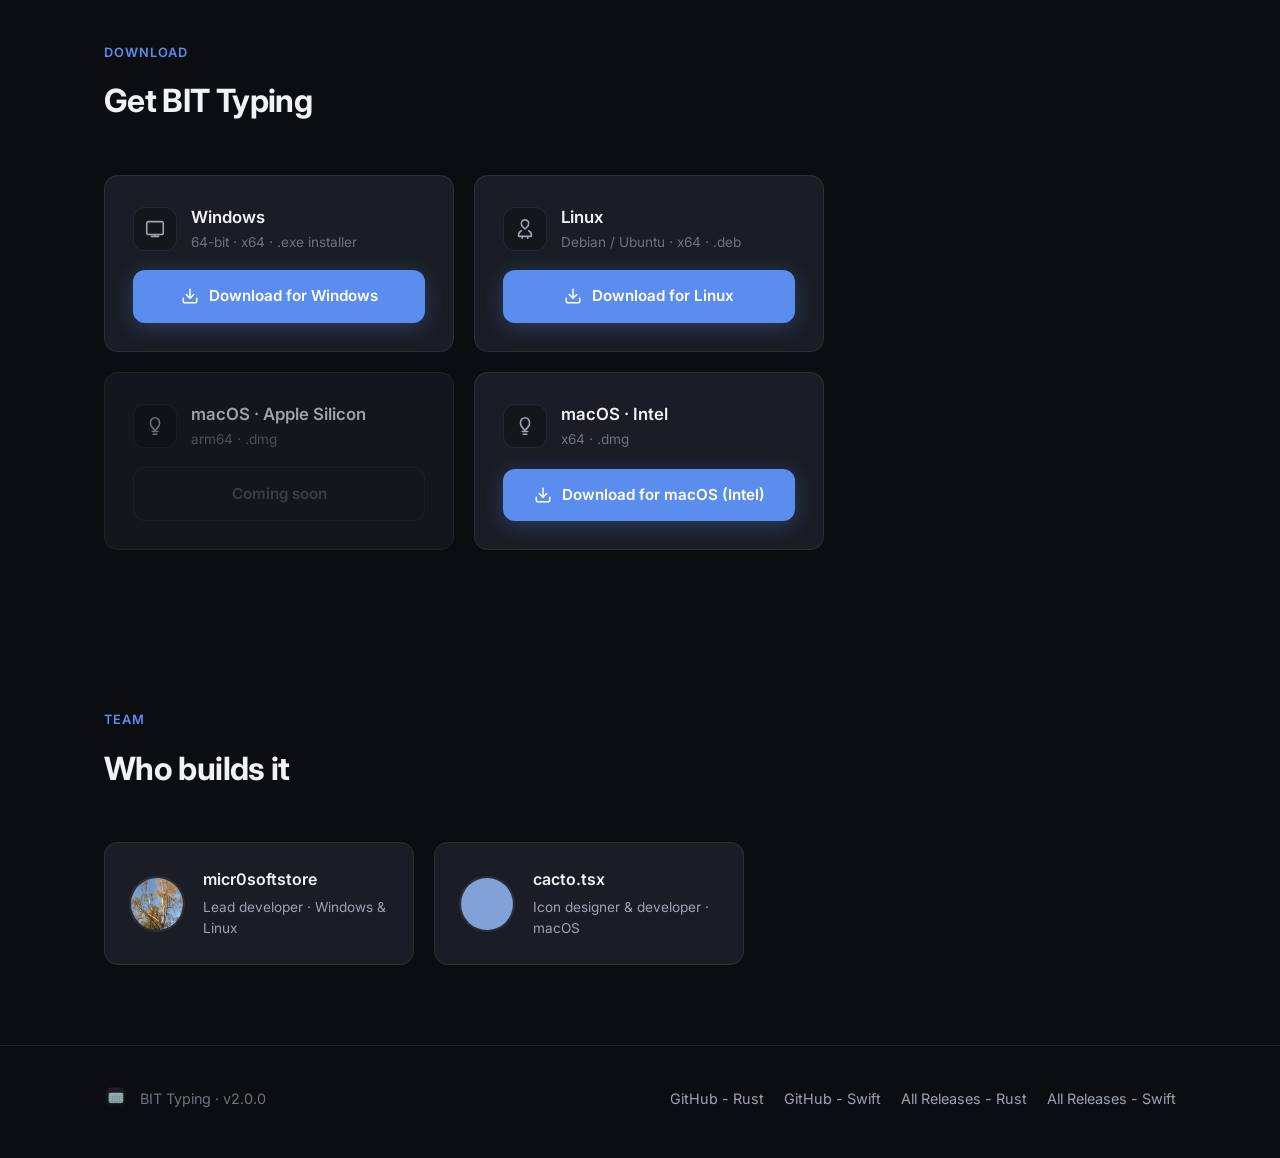
==== commit 93ad4007: "Update GitHub links in index.html" ====
--- a/bit-typing/index.html
+++ b/bit-typing/index.html
@@ -585,7 +585,7 @@
             <svg viewBox="0 0 24 24" fill="none" stroke="currentColor" stroke-width="2" stroke-linecap="round" stroke-linejoin="round"><path d="M21 15v4a2 2 0 0 1-2 2H5a2 2 0 0 1-2-2v-4"/><polyline points="7 10 12 15 17 10"/><line x1="12" y1="15" x2="12" y2="3"/></svg>
             Download
           </a>
-          <a href="https://github.com/bitiskola/bit-typing-rust" target="_blank" rel="noopener" class="btn btn-secondary">
+          <a href="https://github.com/bitiskola/" target="_blank" rel="noopener" class="btn btn-secondary">
             <svg viewBox="0 0 24 24" fill="currentColor"><path d="M12 0C5.37 0 0 5.37 0 12c0 5.3 3.438 9.8 8.205 11.387.6.113.82-.258.82-.577 0-.285-.01-1.04-.015-2.04-3.338.724-4.042-1.61-4.042-1.61-.546-1.387-1.333-1.756-1.333-1.756-1.09-.745.083-.73.083-.73 1.205.085 1.838 1.236 1.838 1.236 1.07 1.835 2.809 1.305 3.495.998.108-.776.417-1.305.76-1.605-2.665-.3-5.466-1.332-5.466-5.93 0-1.31.465-2.38 1.235-3.22-.135-.303-.54-1.523.105-3.176 0 0 1.005-.322 3.3 1.23.96-.267 1.98-.399 3-.405 1.02.006 2.04.138 3 .405 2.28-1.552 3.285-1.23 3.285-1.23.645 1.653.24 2.873.12 3.176.765.84 1.23 1.91 1.23 3.22 0 4.61-2.805 5.625-5.475 5.92.42.36.81 1.096.81 2.22 0 1.606-.015 2.896-.015 3.286 0 .315.21.69.825.57C20.565 21.795 24 17.295 24 12c0-6.63-5.37-12-12-12z"/></svg>
             GitHub
           </a>
@@ -756,7 +756,8 @@
       <div class="footer-links">
         <a href="https://github.com/bitiskola/bit-typing-rust" target="_blank" rel="noopener">GitHub - Rust</a>
         <a href="https://github.com/bitiskola/bit-typing-swift" target="_blank" rel="noopener">GitHub - Swift</a>
-        <a href="https://github.com/bitiskola/bit-typing-rust/releases" target="_blank" rel="noopener">Older Releases</a>
+        <a href="https://github.com/bitiskola/bit-typing-rust/releases" target="_blank" rel="noopener">All Releases - Rust</a>
+        <a href="https://github.com/bitiskola/bit-typing-swift/releases" target="_blank" rel="noopener">All Releases - Swift</a>
       </div>
     </div>
   </footer>
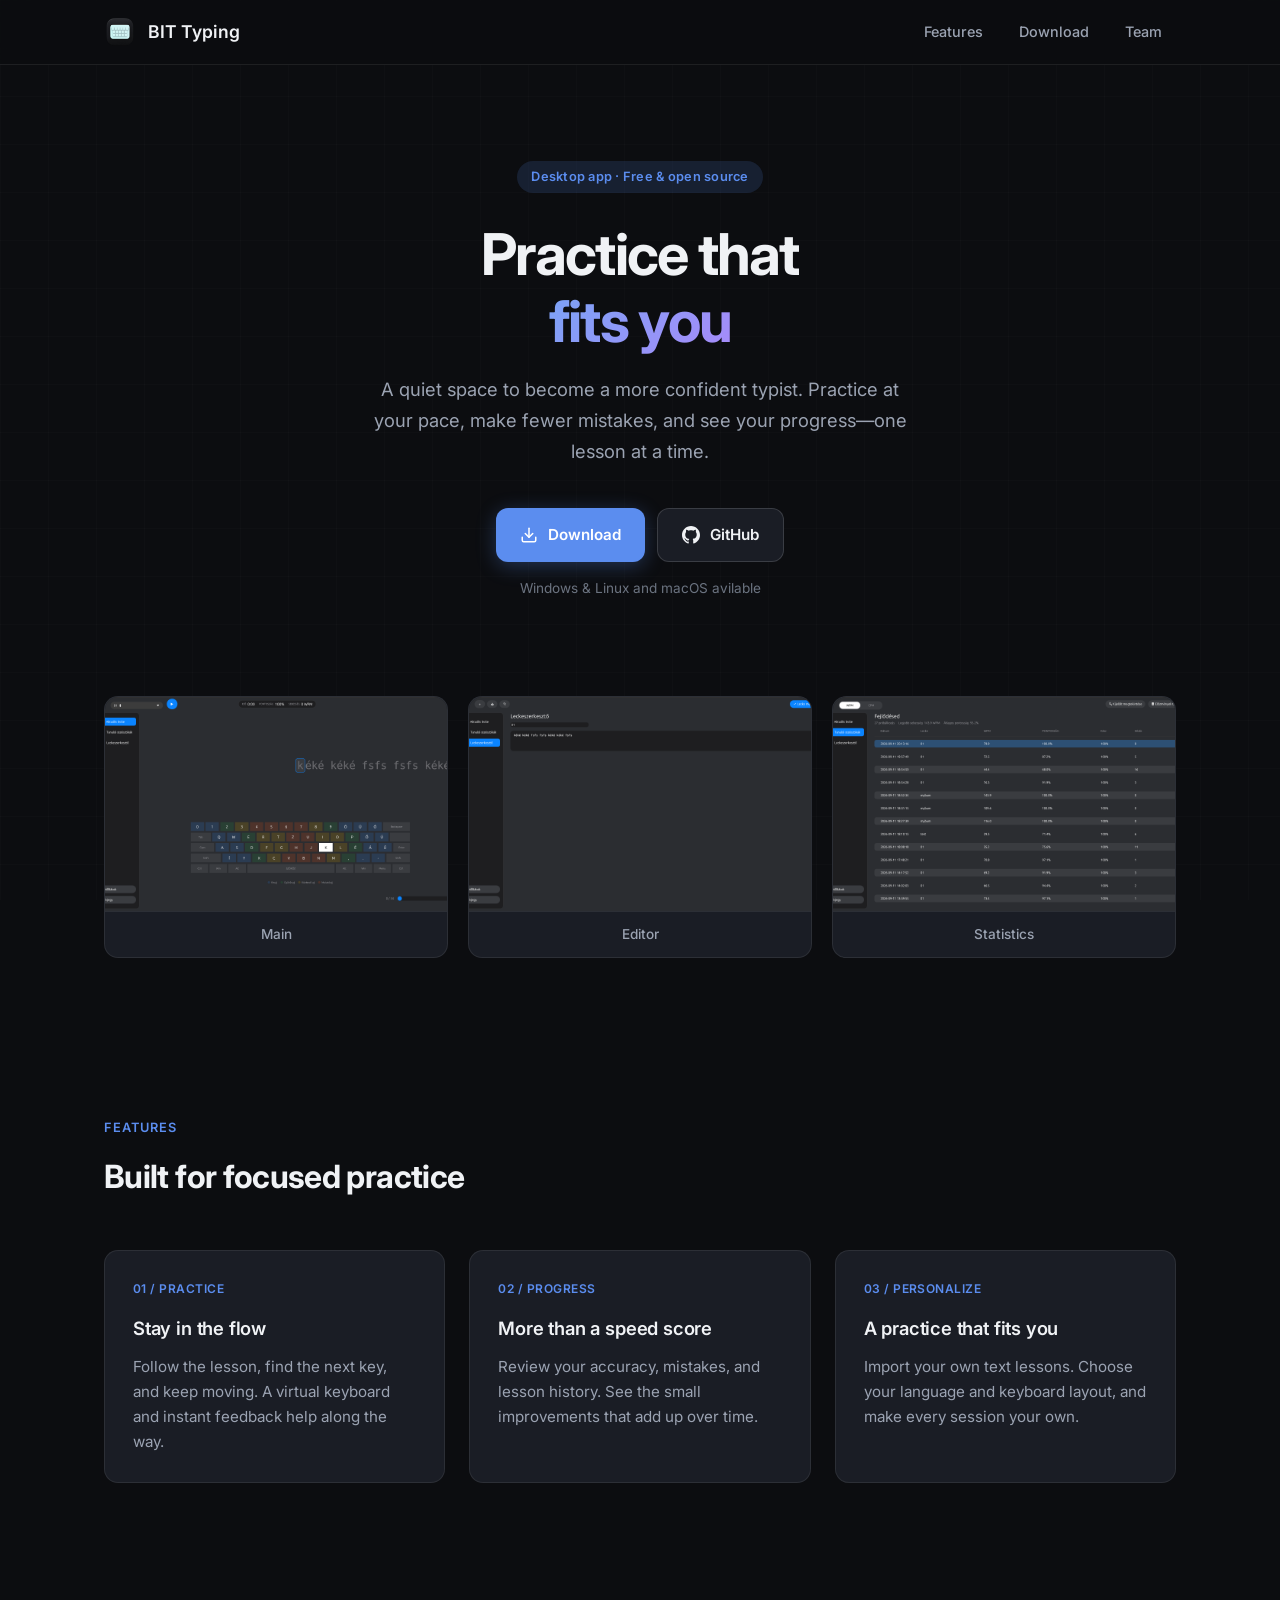
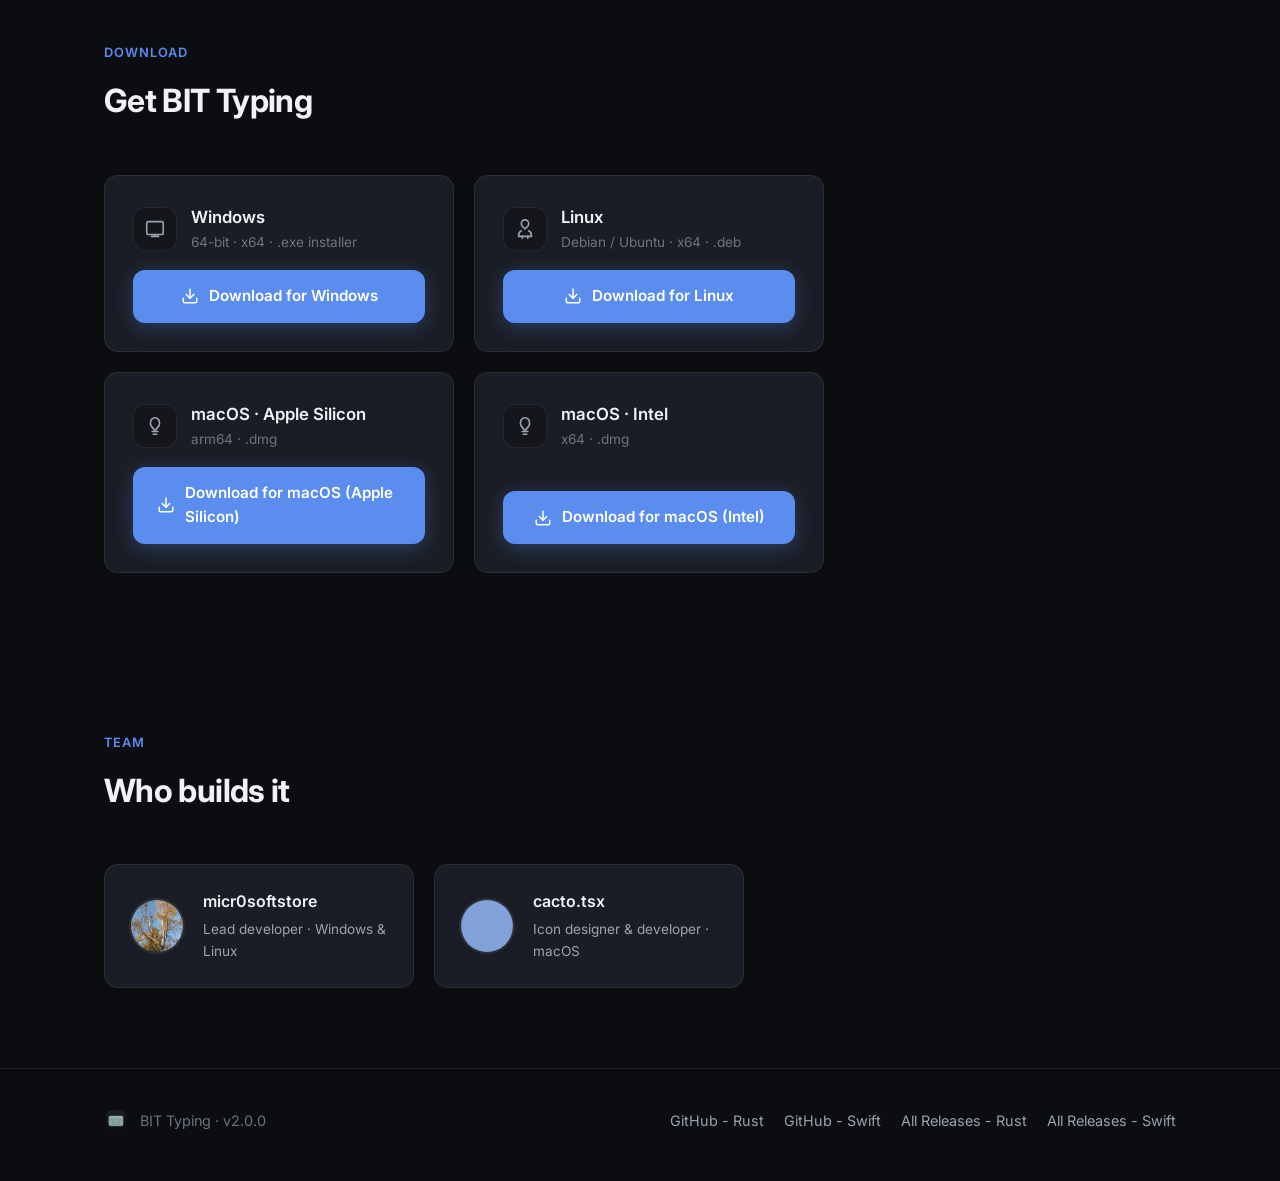
==== commit a465c96d: "Update macOS download card with link and status Updated download card for macOS to include a link an" ====
--- a/bit-typing/index.html
+++ b/bit-typing/index.html
@@ -691,7 +691,7 @@
             </a>
           </div>
 
-          <div class="download-card coming-soon">
+          <div class="download-card avilable">
             <div class="download-header">
               <div class="download-icon">
                 <svg viewBox="0 0 24 24" fill="none" stroke="currentColor" stroke-width="1.75" stroke-linecap="round" stroke-linejoin="round"><path d="M12 3c1.5 0 2.5.5 3.5 1.5S17 7 17 9c0 2-1 3.5-2 4.5L12 17l-3-3.5C8 12.5 7 11 7 9c0-2 .5-3.5 1.5-4.5S10.5 3 12 3z"/><path d="M9 18h6"/><path d="M10 21h4"/></svg>
@@ -701,7 +701,10 @@
                 <p>arm64 · .dmg</p>
               </div>
             </div>
-            <span class="btn btn-disabled">Coming soon</span>
+            <a href="https://github.com/bitiskola/bit-typing-swift/releases/download/v2.0.0/BIT.Typing-2.0.0-macOS-arm64.dmg" class="btn btn-primary">
+              <svg viewBox="0 0 24 24" fill="none" stroke="currentColor" stroke-width="2" stroke-linecap="round" stroke-linejoin="round"><path d="M21 15v4a2 2 0 0 1-2 2H5a2 2 0 0 1-2-2v-4"/><polyline points="7 10 12 15 17 10"/><line x1="12" y1="15" x2="12" y2="3"/></svg>
+              Download for macOS (Apple Silicon)
+            </a>
           </div>
 
           <div class="download-card avilable">
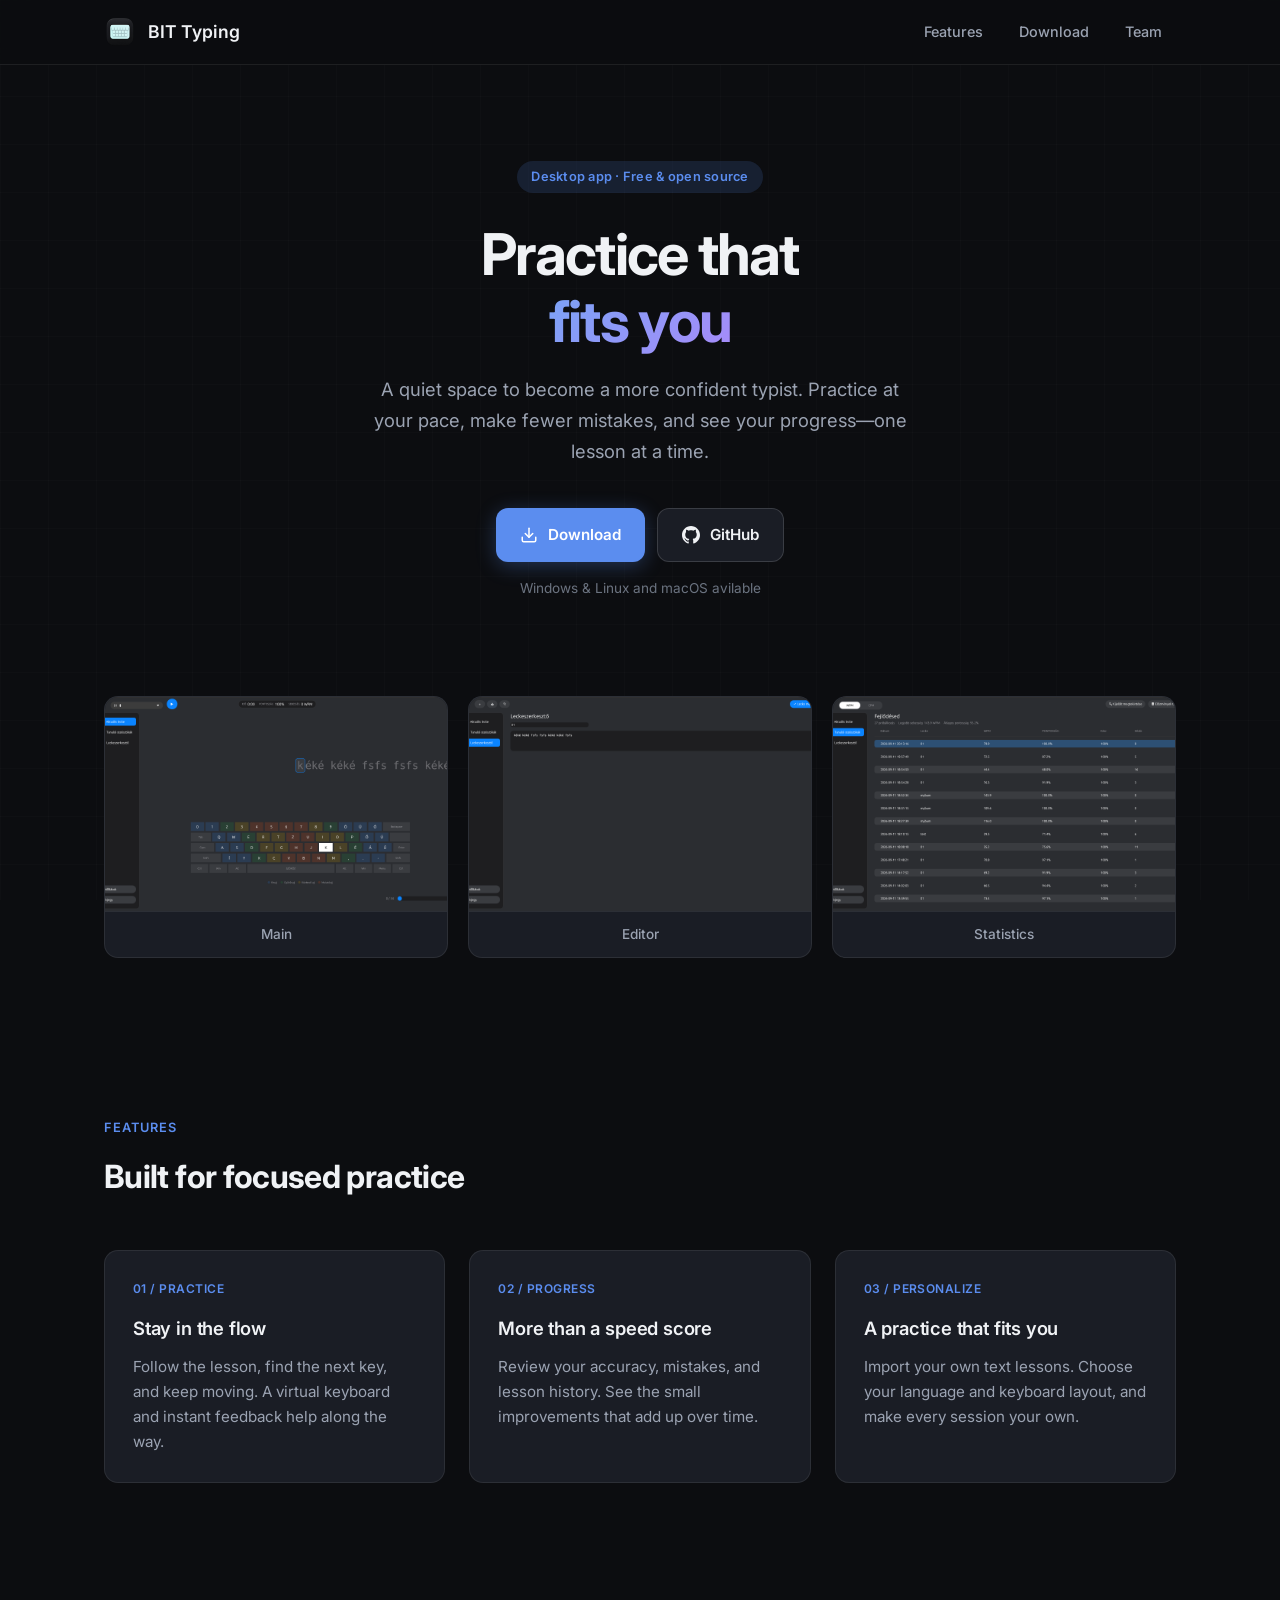
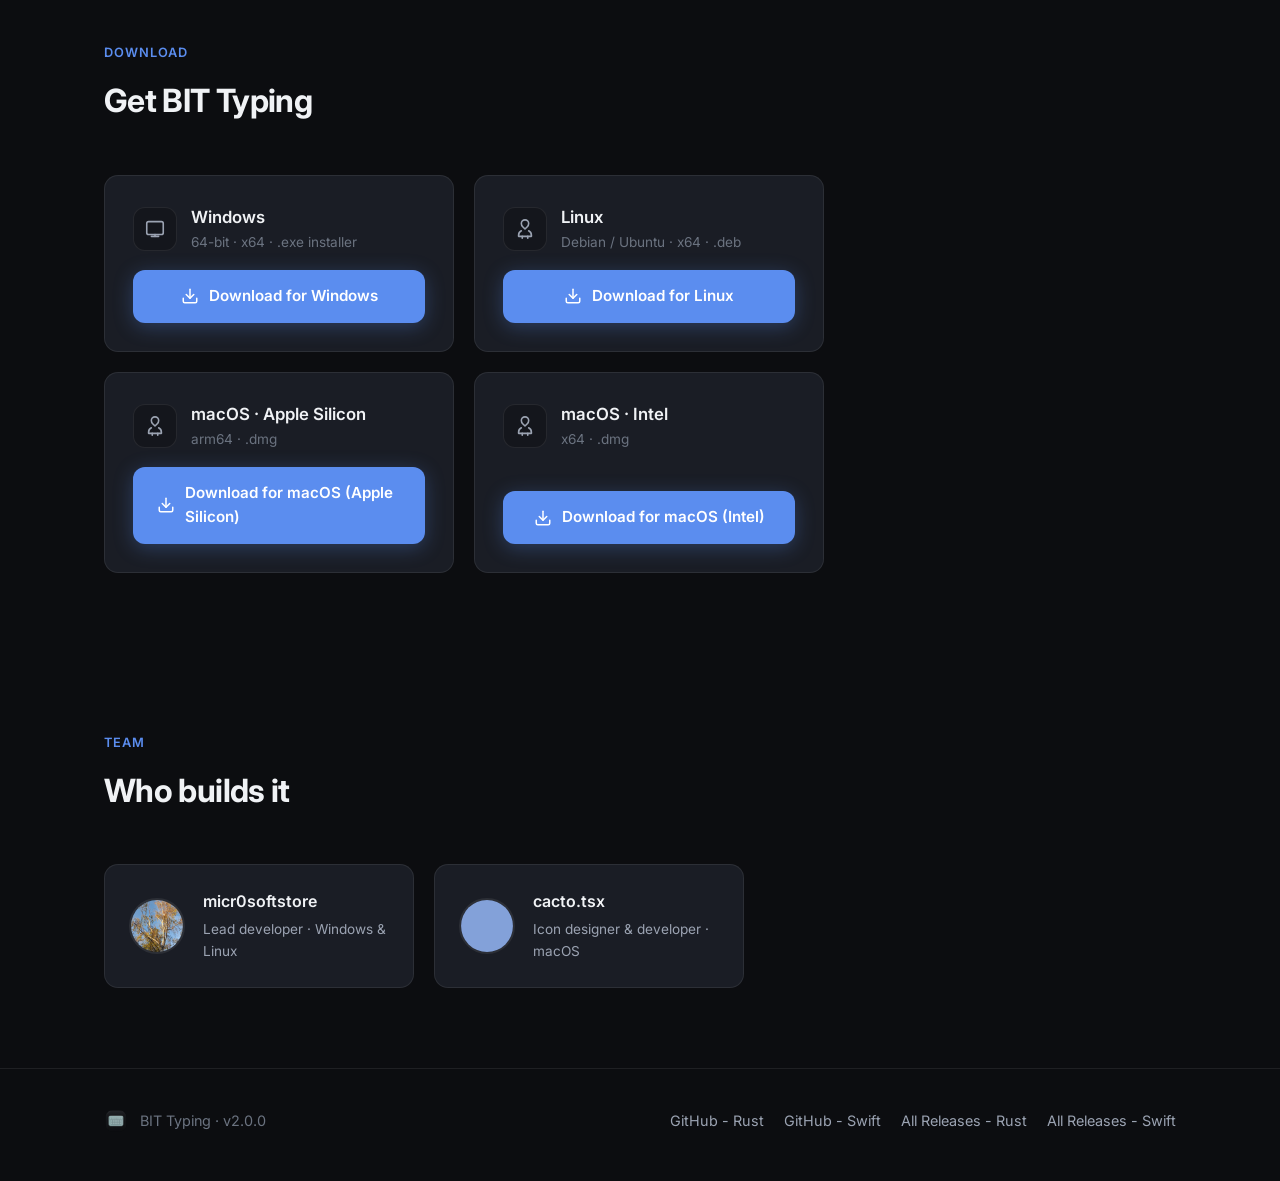
==== commit 09914ef1: "Update index.html" ====
--- a/bit-typing/index.html
+++ b/bit-typing/index.html
@@ -694,7 +694,7 @@
           <div class="download-card avilable">
             <div class="download-header">
               <div class="download-icon">
-                <svg viewBox="0 0 24 24" fill="none" stroke="currentColor" stroke-width="1.75" stroke-linecap="round" stroke-linejoin="round"><path d="M12 3c1.5 0 2.5.5 3.5 1.5S17 7 17 9c0 2-1 3.5-2 4.5L12 17l-3-3.5C8 12.5 7 11 7 9c0-2 .5-3.5 1.5-4.5S10.5 3 12 3z"/><path d="M9 18h6"/><path d="M10 21h4"/></svg>
+                <svg viewBox="0 0 24 24" fill="none" stroke="currentColor" stroke-width="1.75" stroke-linecap="round" stroke-linejoin="round"><path d="M12 2a4 4 0 0 1 4 4c0 1.5-.5 2.5-1.5 3.5L12 12l-2.5-2.5C8.5 8.5 8 7.5 8 6a4 4 0 0 1 4-4z"/><path d="M8 14c-2 1-3 3-3 5v1h14v-1c0-2-1-4-3-5"/><path d="M9 20v2"/><path d="M15 20v2"/></svg>
               </div>
               <div class="download-info">
                 <h3>macOS · Apple Silicon</h3>
@@ -710,7 +710,7 @@
           <div class="download-card avilable">
             <div class="download-header">
               <div class="download-icon">
-                <svg viewBox="0 0 24 24" fill="none" stroke="currentColor" stroke-width="1.75" stroke-linecap="round" stroke-linejoin="round"><path d="M12 3c1.5 0 2.5.5 3.5 1.5S17 7 17 9c0 2-1 3.5-2 4.5L12 17l-3-3.5C8 12.5 7 11 7 9c0-2 .5-3.5 1.5-4.5S10.5 3 12 3z"/><path d="M9 18h6"/><path d="M10 21h4"/></svg>
+                <svg viewBox="0 0 24 24" fill="none" stroke="currentColor" stroke-width="1.75" stroke-linecap="round" stroke-linejoin="round"><path d="M12 2a4 4 0 0 1 4 4c0 1.5-.5 2.5-1.5 3.5L12 12l-2.5-2.5C8.5 8.5 8 7.5 8 6a4 4 0 0 1 4-4z"/><path d="M8 14c-2 1-3 3-3 5v1h14v-1c0-2-1-4-3-5"/><path d="M9 20v2"/><path d="M15 20v2"/></svg>
               </div>
               <div class="download-info">
                 <h3>macOS · Intel</h3>
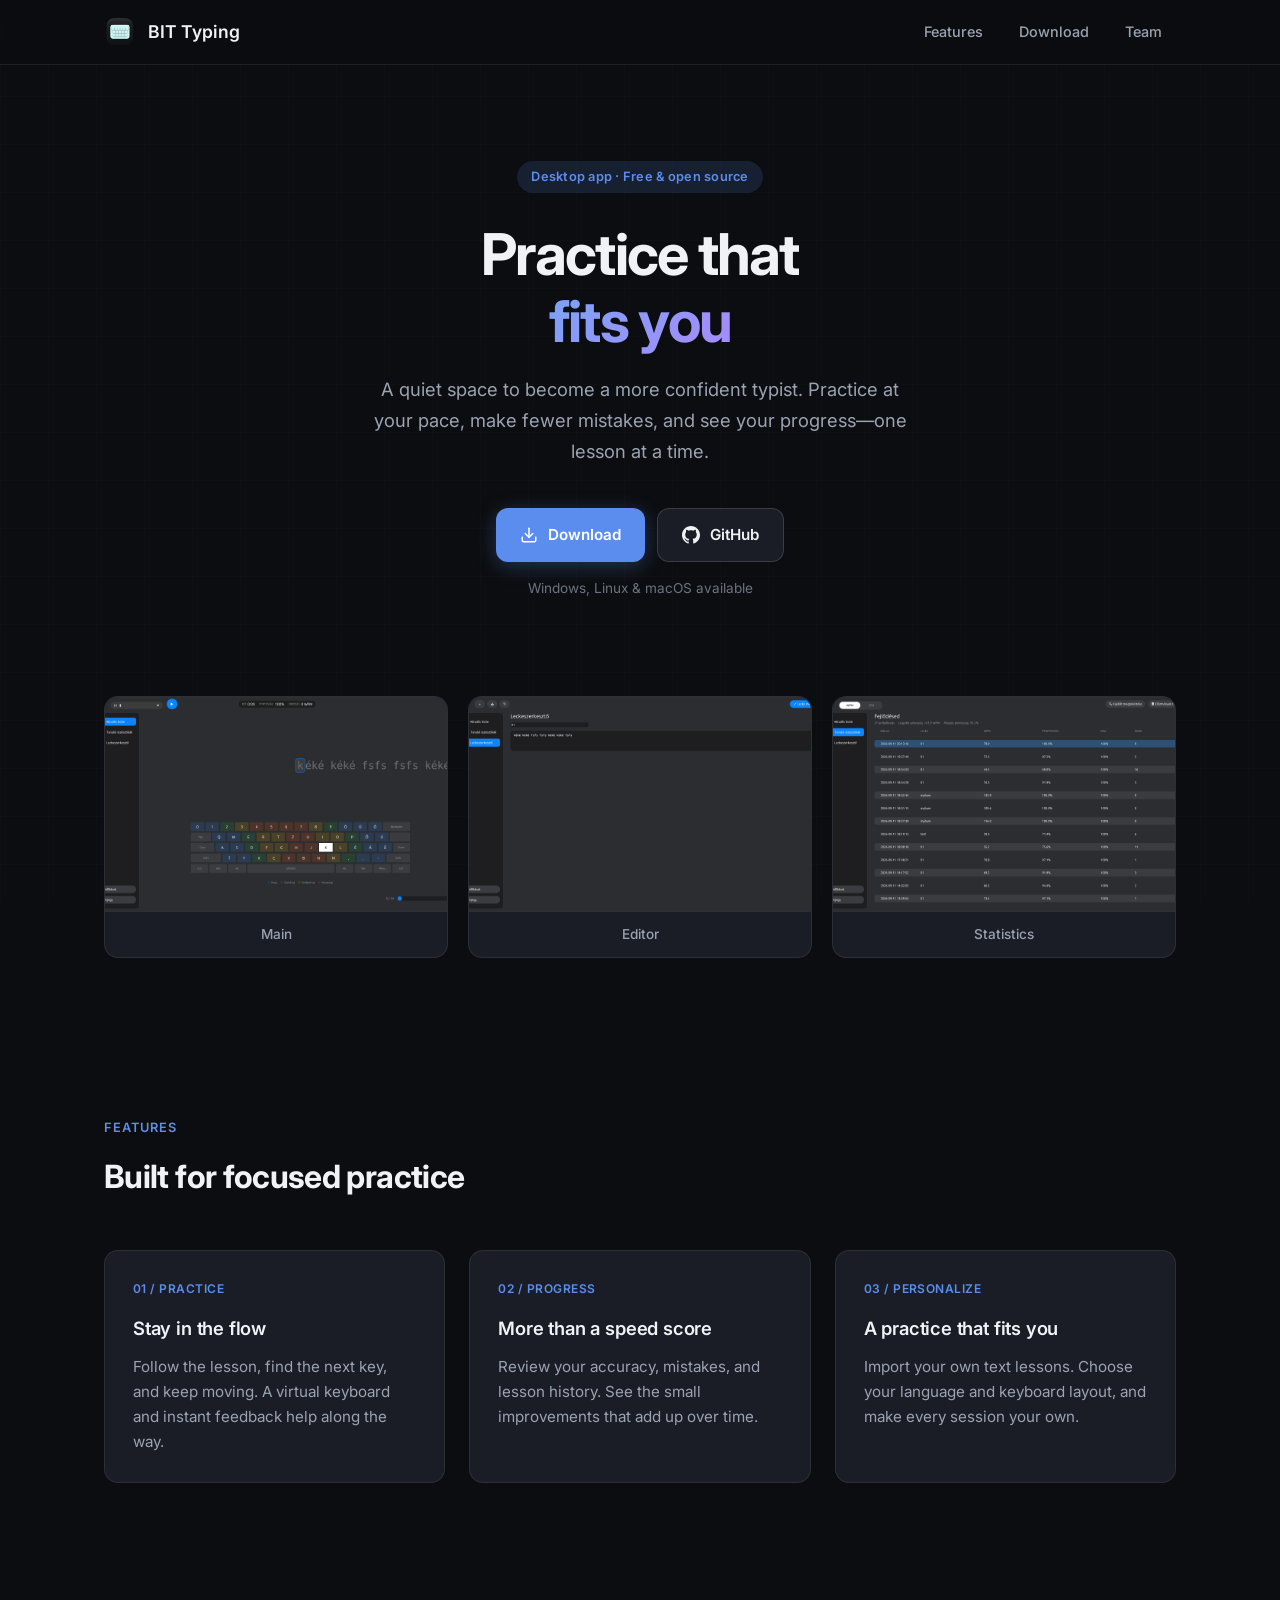
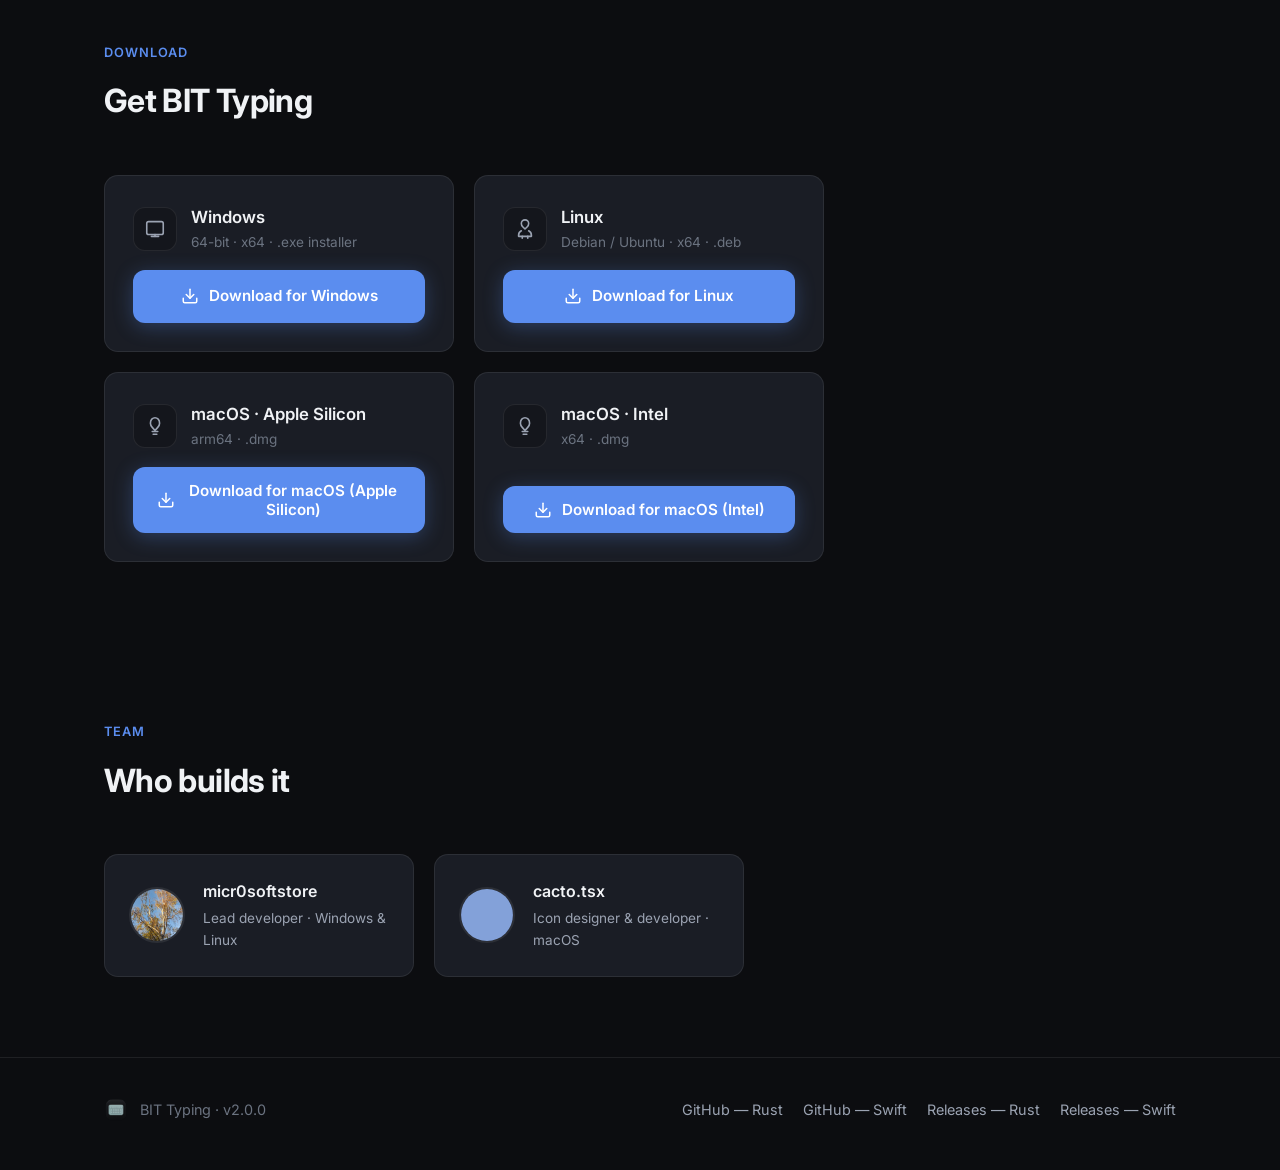
==== commit 2dac1e05: "Implement macOS download warning modal and styles Added modal for macOS download warning and updated" ====
--- a/bit-typing/index.html
+++ b/bit-typing/index.html
@@ -24,6 +24,8 @@
       --accent-soft: rgba(91, 141, 239, 0.15);
       --accent-hover: #7aa3f5;
       --success: #3ecf8e;
+      --warning: #f5a524;
+      --warning-soft: rgba(245, 165, 36, 0.12);
       --radius: 14px;
       --radius-sm: 10px;
       --shadow: 0 8px 32px rgba(0, 0, 0, 0.35);
@@ -49,7 +51,10 @@
       overflow-x: hidden;
     }
 
-    /* Subtle grid background */
+    body.modal-open {
+      overflow: hidden;
+    }
+
     body::before {
       content: '';
       position: fixed;
@@ -70,7 +75,6 @@
       z-index: 1;
     }
 
-    /* Header */
     header {
       position: sticky;
       top: 0;
@@ -123,7 +127,6 @@
       background: var(--bg-hover);
     }
 
-    /* Hero */
     .hero {
       padding: 96px 0 72px;
       text-align: center;
@@ -186,6 +189,7 @@
       transition: all var(--transition);
       border: none;
       cursor: pointer;
+      font-family: inherit;
     }
 
     .btn-primary {
@@ -194,10 +198,17 @@
       box-shadow: 0 4px 20px rgba(91, 141, 239, 0.3);
     }
 
-    .btn-primary:hover {
+    .btn-primary:hover:not(:disabled) {
       background: var(--accent-hover);
       transform: translateY(-1px);
       box-shadow: 0 6px 24px rgba(91, 141, 239, 0.4);
+    }
+
+    .btn-primary:disabled {
+      opacity: 0.45;
+      cursor: not-allowed;
+      transform: none;
+      box-shadow: none;
     }
 
     .btn-secondary {
@@ -211,12 +222,15 @@
       border-color: rgba(255,255,255,0.2);
     }
 
-    .btn-disabled {
-      background: var(--bg-card);
-      color: var(--text-muted);
+    .btn-ghost {
+      background: transparent;
+      color: var(--text-secondary);
       border: 1px solid var(--border);
-      cursor: not-allowed;
-      opacity: 0.7;
+    }
+
+    .btn-ghost:hover {
+      background: var(--bg-hover);
+      color: var(--text);
     }
 
     .btn svg {
@@ -231,7 +245,6 @@
       margin-top: 12px;
     }
 
-    /* Screenshots */
     .screenshots {
       padding: 24px 0 80px;
     }
@@ -273,7 +286,6 @@
       text-align: center;
     }
 
-    /* Features */
     .features {
       padding: 80px 0;
     }
@@ -333,7 +345,6 @@
       line-height: 1.65;
     }
 
-    /* Download section */
     .download {
       padding: 80px 0;
     }
@@ -359,10 +370,6 @@
     .download-card.available:hover {
       border-color: var(--accent);
       transform: translateY(-2px);
-    }
-
-    .download-card.coming-soon {
-      opacity: 0.65;
     }
 
     .download-header {
@@ -406,19 +413,6 @@
       margin-top: auto;
     }
 
-    .badge-soon {
-      display: inline-block;
-      font-size: 0.7rem;
-      font-weight: 600;
-      color: var(--text-muted);
-      background: var(--bg-elevated);
-      padding: 3px 8px;
-      border-radius: 6px;
-      letter-spacing: 0.03em;
-      text-transform: uppercase;
-    }
-
-    /* Team */
     .team {
       padding: 80px 0;
     }
@@ -465,7 +459,6 @@
       color: var(--text-secondary);
     }
 
-    /* Footer */
     footer {
       padding: 40px 0 48px;
       border-top: 1px solid var(--border);
@@ -496,7 +489,8 @@
 
     .footer-links {
       display: flex;
-      gap: 20px;
+      flex-wrap: wrap;
+      gap: 16px 20px;
     }
 
     .footer-links a {
@@ -510,7 +504,198 @@
       color: var(--text);
     }
 
-    /* Responsive */
+    /* Modal */
+    .modal-overlay {
+      position: fixed;
+      inset: 0;
+      background: rgba(0, 0, 0, 0.72);
+      backdrop-filter: blur(8px);
+      z-index: 1000;
+      display: flex;
+      align-items: center;
+      justify-content: center;
+      padding: 24px;
+      opacity: 0;
+      visibility: hidden;
+      transition: opacity 0.25s ease, visibility 0.25s ease;
+    }
+
+    .modal-overlay.open {
+      opacity: 1;
+      visibility: visible;
+    }
+
+    .modal {
+      background: var(--bg-card);
+      border: 1px solid var(--border-strong);
+      border-radius: 18px;
+      width: 100%;
+      max-width: 640px;
+      max-height: 90vh;
+      overflow-y: auto;
+      box-shadow: 0 24px 64px rgba(0, 0, 0, 0.55);
+      transform: translateY(16px) scale(0.98);
+      transition: transform 0.25s ease;
+    }
+
+    .modal-overlay.open .modal {
+      transform: translateY(0) scale(1);
+    }
+
+    .modal-header {
+      padding: 24px 28px 0;
+      display: flex;
+      align-items: flex-start;
+      justify-content: space-between;
+      gap: 16px;
+    }
+
+    .modal-header h2 {
+      font-size: 1.25rem;
+      font-weight: 700;
+      letter-spacing: -0.02em;
+      display: flex;
+      align-items: center;
+      gap: 10px;
+    }
+
+    .modal-header h2 .warning-icon {
+      color: var(--warning);
+      flex-shrink: 0;
+    }
+
+    .modal-close {
+      background: transparent;
+      border: none;
+      color: var(--text-muted);
+      cursor: pointer;
+      padding: 6px;
+      border-radius: 8px;
+      transition: color var(--transition), background var(--transition);
+      line-height: 0;
+    }
+
+    .modal-close:hover {
+      color: var(--text);
+      background: var(--bg-hover);
+    }
+
+    .modal-close svg {
+      width: 20px;
+      height: 20px;
+    }
+
+    .modal-body {
+      padding: 20px 28px 28px;
+    }
+
+    .modal-warning-box {
+      background: var(--warning-soft);
+      border: 1px solid rgba(245, 165, 36, 0.25);
+      border-radius: 12px;
+      padding: 16px 18px;
+      margin-bottom: 20px;
+      font-size: 0.92rem;
+      color: var(--text-secondary);
+      line-height: 1.65;
+    }
+
+    .modal-warning-box strong {
+      color: var(--warning);
+      font-weight: 600;
+    }
+
+    .modal-body p {
+      font-size: 0.95rem;
+      color: var(--text-secondary);
+      margin-bottom: 16px;
+      line-height: 1.65;
+    }
+
+    .modal-body p:last-of-type {
+      margin-bottom: 20px;
+    }
+
+    .video-wrap {
+      position: relative;
+      width: 100%;
+      padding-bottom: 56.25%;
+      height: 0;
+      border-radius: 12px;
+      overflow: hidden;
+      background: #000;
+      margin-bottom: 24px;
+      border: 1px solid var(--border);
+    }
+
+    .video-wrap iframe {
+      position: absolute;
+      top: 0;
+      left: 0;
+      width: 100%;
+      height: 100%;
+      border: 0;
+    }
+
+    .checkbox-row {
+      display: flex;
+      align-items: flex-start;
+      gap: 12px;
+      margin-bottom: 24px;
+      cursor: pointer;
+      user-select: none;
+    }
+
+    .checkbox-row input[type="checkbox"] {
+      appearance: none;
+      -webkit-appearance: none;
+      width: 20px;
+      height: 20px;
+      border: 2px solid var(--border-strong);
+      border-radius: 6px;
+      background: var(--bg-elevated);
+      cursor: pointer;
+      flex-shrink: 0;
+      margin-top: 1px;
+      position: relative;
+      transition: border-color var(--transition), background var(--transition);
+    }
+
+    .checkbox-row input[type="checkbox"]:checked {
+      background: var(--accent);
+      border-color: var(--accent);
+    }
+
+    .checkbox-row input[type="checkbox"]:checked::after {
+      content: '';
+      position: absolute;
+      left: 5px;
+      top: 1px;
+      width: 6px;
+      height: 11px;
+      border: solid #fff;
+      border-width: 0 2px 2px 0;
+      transform: rotate(45deg);
+    }
+
+    .checkbox-row span {
+      font-size: 0.92rem;
+      color: var(--text-secondary);
+      line-height: 1.5;
+    }
+
+    .modal-actions {
+      display: flex;
+      flex-wrap: wrap;
+      gap: 12px;
+      justify-content: flex-end;
+    }
+
+    .modal-actions .btn {
+      min-width: 140px;
+      justify-content: center;
+    }
+
     @media (max-width: 900px) {
       .screenshot-grid,
       .features-grid {
@@ -546,9 +731,26 @@
         flex-direction: column;
         text-align: center;
       }
-    }
-
-    /* OS-specific visibility handled by JS */
+
+      .modal {
+        max-height: 95vh;
+      }
+
+      .modal-header,
+      .modal-body {
+        padding-left: 20px;
+        padding-right: 20px;
+      }
+
+      .modal-actions {
+        flex-direction: column-reverse;
+      }
+
+      .modal-actions .btn {
+        width: 100%;
+      }
+    }
+
     .os-win-linux { display: none; }
     .os-macos { display: none; }
     body.show-win-linux .os-win-linux { display: block; }
@@ -590,13 +792,12 @@
             GitHub
           </a>
         </div>
-        <p class="platform-note">Windows & Linux and macOS avilable</p>
+        <p class="platform-note">Windows, Linux &amp; macOS available</p>
       </div>
     </section>
 
     <section class="screenshots">
       <div class="container">
-        <!-- Windows / Linux screenshots -->
         <div class="screenshot-grid os-win-linux">
           <div class="screenshot-card">
             <img src="https://bitiskola.github.io/bit-typing/src/screenshots/Screenshot_main.png" alt="Main screen" loading="lazy">
@@ -612,7 +813,6 @@
           </div>
         </div>
 
-        <!-- macOS screenshots -->
         <div class="screenshot-grid os-macos">
           <div class="screenshot-card">
             <img src="https://bitiskola.github.io/bit-typing/src/screenshots/Screenshot_main_macos.png" alt="Main screen (macOS)" loading="lazy">
@@ -691,36 +891,36 @@
             </a>
           </div>
 
-          <div class="download-card avilable">
+          <div class="download-card available">
             <div class="download-header">
               <div class="download-icon">
-                <svg viewBox="0 0 24 24" fill="none" stroke="currentColor" stroke-width="1.75" stroke-linecap="round" stroke-linejoin="round"><path d="M12 2a4 4 0 0 1 4 4c0 1.5-.5 2.5-1.5 3.5L12 12l-2.5-2.5C8.5 8.5 8 7.5 8 6a4 4 0 0 1 4-4z"/><path d="M8 14c-2 1-3 3-3 5v1h14v-1c0-2-1-4-3-5"/><path d="M9 20v2"/><path d="M15 20v2"/></svg>
+                <svg viewBox="0 0 24 24" fill="none" stroke="currentColor" stroke-width="1.75" stroke-linecap="round" stroke-linejoin="round"><path d="M12 3c1.5 0 2.5.5 3.5 1.5S17 7 17 9c0 2-1 3.5-2 4.5L12 17l-3-3.5C8 12.5 7 11 7 9c0-2 .5-3.5 1.5-4.5S10.5 3 12 3z"/><path d="M9 18h6"/><path d="M10 21h4"/></svg>
               </div>
               <div class="download-info">
                 <h3>macOS · Apple Silicon</h3>
                 <p>arm64 · .dmg</p>
               </div>
             </div>
-            <a href="https://github.com/bitiskola/bit-typing-swift/releases/download/v2.0.0/BIT.Typing-2.0.0-macOS-arm64.dmg" class="btn btn-primary">
+            <button type="button" class="btn btn-primary macos-download-btn" data-url="https://github.com/bitiskola/bit-typing-swift/releases/download/v2.0.0/BIT.Typing-2.0.0-macOS-arm64.dmg">
               <svg viewBox="0 0 24 24" fill="none" stroke="currentColor" stroke-width="2" stroke-linecap="round" stroke-linejoin="round"><path d="M21 15v4a2 2 0 0 1-2 2H5a2 2 0 0 1-2-2v-4"/><polyline points="7 10 12 15 17 10"/><line x1="12" y1="15" x2="12" y2="3"/></svg>
               Download for macOS (Apple Silicon)
-            </a>
-          </div>
-
-          <div class="download-card avilable">
+            </button>
+          </div>
+
+          <div class="download-card available">
             <div class="download-header">
               <div class="download-icon">
-                <svg viewBox="0 0 24 24" fill="none" stroke="currentColor" stroke-width="1.75" stroke-linecap="round" stroke-linejoin="round"><path d="M12 2a4 4 0 0 1 4 4c0 1.5-.5 2.5-1.5 3.5L12 12l-2.5-2.5C8.5 8.5 8 7.5 8 6a4 4 0 0 1 4-4z"/><path d="M8 14c-2 1-3 3-3 5v1h14v-1c0-2-1-4-3-5"/><path d="M9 20v2"/><path d="M15 20v2"/></svg>
+                <svg viewBox="0 0 24 24" fill="none" stroke="currentColor" stroke-width="1.75" stroke-linecap="round" stroke-linejoin="round"><path d="M12 3c1.5 0 2.5.5 3.5 1.5S17 7 17 9c0 2-1 3.5-2 4.5L12 17l-3-3.5C8 12.5 7 11 7 9c0-2 .5-3.5 1.5-4.5S10.5 3 12 3z"/><path d="M9 18h6"/><path d="M10 21h4"/></svg>
               </div>
               <div class="download-info">
                 <h3>macOS · Intel</h3>
                 <p>x64 · .dmg</p>
               </div>
             </div>
-            <a href="https://github.com/bitiskola/bit-typing-swift/releases/download/v2.0.0/BIT.Typing-2.0.0-macOS-x86_64.dmg" class="btn btn-primary">
+            <button type="button" class="btn btn-primary macos-download-btn" data-url="https://github.com/bitiskola/bit-typing-swift/releases/download/v2.0.0/BIT.Typing-2.0.0-macOS-x86_64.dmg">
               <svg viewBox="0 0 24 24" fill="none" stroke="currentColor" stroke-width="2" stroke-linecap="round" stroke-linejoin="round"><path d="M21 15v4a2 2 0 0 1-2 2H5a2 2 0 0 1-2-2v-4"/><polyline points="7 10 12 15 17 10"/><line x1="12" y1="15" x2="12" y2="3"/></svg>
               Download for macOS (Intel)
-            </a>
+            </button>
           </div>
         </div>
       </div>
@@ -735,14 +935,14 @@
             <img src="https://bitiskola.github.io/bit-typing/src/assets/micr0softstore.png" alt="micr0softstore">
             <div class="team-info">
               <h3>micr0softstore</h3>
-              <p>Lead developer · Windows & Linux</p>
+              <p>Lead developer · Windows &amp; Linux</p>
             </div>
           </div>
           <div class="team-card">
             <img src="https://bitiskola.github.io/bit-typing/src/assets/cacto.tsx.png" alt="cacto.tsx">
             <div class="team-info">
               <h3>cacto.tsx</h3>
-              <p>Icon designer & developer · macOS</p>
+              <p>Icon designer &amp; developer · macOS</p>
             </div>
           </div>
         </div>
@@ -757,33 +957,133 @@
         <span>BIT Typing · v2.0.0</span>
       </div>
       <div class="footer-links">
-        <a href="https://github.com/bitiskola/bit-typing-rust" target="_blank" rel="noopener">GitHub - Rust</a>
-        <a href="https://github.com/bitiskola/bit-typing-swift" target="_blank" rel="noopener">GitHub - Swift</a>
-        <a href="https://github.com/bitiskola/bit-typing-rust/releases" target="_blank" rel="noopener">All Releases - Rust</a>
-        <a href="https://github.com/bitiskola/bit-typing-swift/releases" target="_blank" rel="noopener">All Releases - Swift</a>
+        <a href="https://github.com/bitiskola/bit-typing-rust" target="_blank" rel="noopener">GitHub — Rust</a>
+        <a href="https://github.com/bitiskola/bit-typing-swift" target="_blank" rel="noopener">GitHub — Swift</a>
+        <a href="https://github.com/bitiskola/bit-typing-rust/releases" target="_blank" rel="noopener">Releases — Rust</a>
+        <a href="https://github.com/bitiskola/bit-typing-swift/releases" target="_blank" rel="noopener">Releases — Swift</a>
       </div>
     </div>
   </footer>
+
+  <!-- macOS download warning modal -->
+  <div class="modal-overlay" id="macos-modal" role="dialog" aria-modal="true" aria-labelledby="modal-title">
+    <div class="modal">
+      <div class="modal-header">
+        <h2 id="modal-title">
+          <svg class="warning-icon" width="24" height="24" viewBox="0 0 24 24" fill="none" stroke="currentColor" stroke-width="2" stroke-linecap="round" stroke-linejoin="round"><path d="M10.29 3.86L1.82 18a2 2 0 0 0 1.71 3h16.94a2 2 0 0 0 1.71-3L13.71 3.86a2 2 0 0 0-3.42 0z"/><line x1="12" y1="9" x2="12" y2="13"/><line x1="12" y1="17" x2="12.01" y2="17"/></svg>
+          Important: macOS security step required
+        </h2>
+        <button type="button" class="modal-close" id="modal-close" aria-label="Close">
+          <svg viewBox="0 0 24 24" fill="none" stroke="currentColor" stroke-width="2" stroke-linecap="round" stroke-linejoin="round"><line x1="18" y1="6" x2="6" y2="18"/><line x1="6" y1="6" x2="18" y2="18"/></svg>
+        </button>
+      </div>
+      <div class="modal-body">
+        <div class="modal-warning-box">
+          <strong>The app will not open normally after download.</strong>
+          You must verify it once through Terminal before the first launch.
+        </div>
+
+        <p>
+          macOS Gatekeeper blocks apps that are not signed and notarized by Apple. BIT Typing is an independent open-source project, so the macOS builds are not notarized yet. This is a normal protection — not a problem with the app itself.
+        </p>
+        <p>
+          After downloading, you need to remove the quarantine attribute using Terminal. The short video below walks you through the exact steps.
+        </p>
+
+        <div class="video-wrap">
+          <iframe
+            src="https://www.youtube.com/embed/6Vto-3kvoxo?si=h5EWpTwTk3aTi-bt"
+            title="YouTube video player — how to open BIT Typing on macOS"
+            allow="accelerometer; autoplay; clipboard-write; encrypted-media; gyroscope; picture-in-picture; web-share"
+            referrerpolicy="strict-origin-when-cross-origin"
+            allowfullscreen>
+          </iframe>
+        </div>
+
+        <label class="checkbox-row">
+          <input type="checkbox" id="modal-checkbox">
+          <span>I have watched the tutorial and understand that I need to verify the app through Terminal before it will launch.</span>
+        </label>
+
+        <div class="modal-actions">
+          <button type="button" class="btn btn-ghost" id="modal-cancel">Cancel</button>
+          <button type="button" class="btn btn-primary" id="modal-continue" disabled>
+            <svg viewBox="0 0 24 24" fill="none" stroke="currentColor" stroke-width="2" stroke-linecap="round" stroke-linejoin="round"><path d="M21 15v4a2 2 0 0 1-2 2H5a2 2 0 0 1-2-2v-4"/><polyline points="7 10 12 15 17 10"/><line x1="12" y1="15" x2="12" y2="3"/></svg>
+            Continue to download
+          </button>
+        </div>
+      </div>
+    </div>
+  </div>
 
   <script>
     (function () {
       const ua = navigator.userAgent.toLowerCase();
       const platform = (navigator.userAgentData?.platform || navigator.platform || '').toLowerCase();
-
       const isMac = /mac|iphone|ipad|ipod/.test(platform) || /macintosh|mac os x/.test(ua);
-      const isWindows = /win/.test(platform) || /windows/.test(ua);
-      const isLinux = /linux/.test(platform) || (/linux/.test(ua) && !/android/.test(ua));
-
-      // Show appropriate screenshots
+
       if (isMac) {
         document.body.classList.add('show-macos');
       } else {
-        // Default to Windows/Linux screenshots for everyone else
         document.body.classList.add('show-win-linux');
       }
 
-      // Optional: highlight recommended download based on OS
-      // (cards already show available ones clearly)
+      const modal = document.getElementById('macos-modal');
+      const checkbox = document.getElementById('modal-checkbox');
+      const continueBtn = document.getElementById('modal-continue');
+      const closeBtn = document.getElementById('modal-close');
+      const cancelBtn = document.getElementById('modal-cancel');
+      let pendingUrl = null;
+
+      function openModal(url) {
+        pendingUrl = url;
+        checkbox.checked = false;
+        continueBtn.disabled = true;
+        modal.classList.add('open');
+        document.body.classList.add('modal-open');
+      }
+
+      function closeModal() {
+        modal.classList.remove('open');
+        document.body.classList.remove('modal-open');
+        pendingUrl = null;
+        const iframe = modal.querySelector('iframe');
+        if (iframe) {
+          const src = iframe.src;
+          iframe.src = src;
+        }
+      }
+
+      document.querySelectorAll('.macos-download-btn').forEach(function (btn) {
+        btn.addEventListener('click', function () {
+          openModal(btn.getAttribute('data-url'));
+        });
+      });
+
+      checkbox.addEventListener('change', function () {
+        continueBtn.disabled = !checkbox.checked;
+      });
+
+      continueBtn.addEventListener('click', function () {
+        if (checkbox.checked && pendingUrl) {
+          const url = pendingUrl;
+          closeModal();
+          window.location.href = url;
+        }
+      });
+
+      closeBtn.addEventListener('click', closeModal);
+      cancelBtn.addEventListener('click', closeModal);
+
+      modal.addEventListener('click', function (e) {
+        if (e.target === modal) closeModal();
+      });
+
+      document.addEventListener('keydown', function (e) {
+        if (e.key === 'Escape' && modal.classList.contains('open')) {
+          closeModal();
+        }
+      });
     })();
   </script>
 </body>
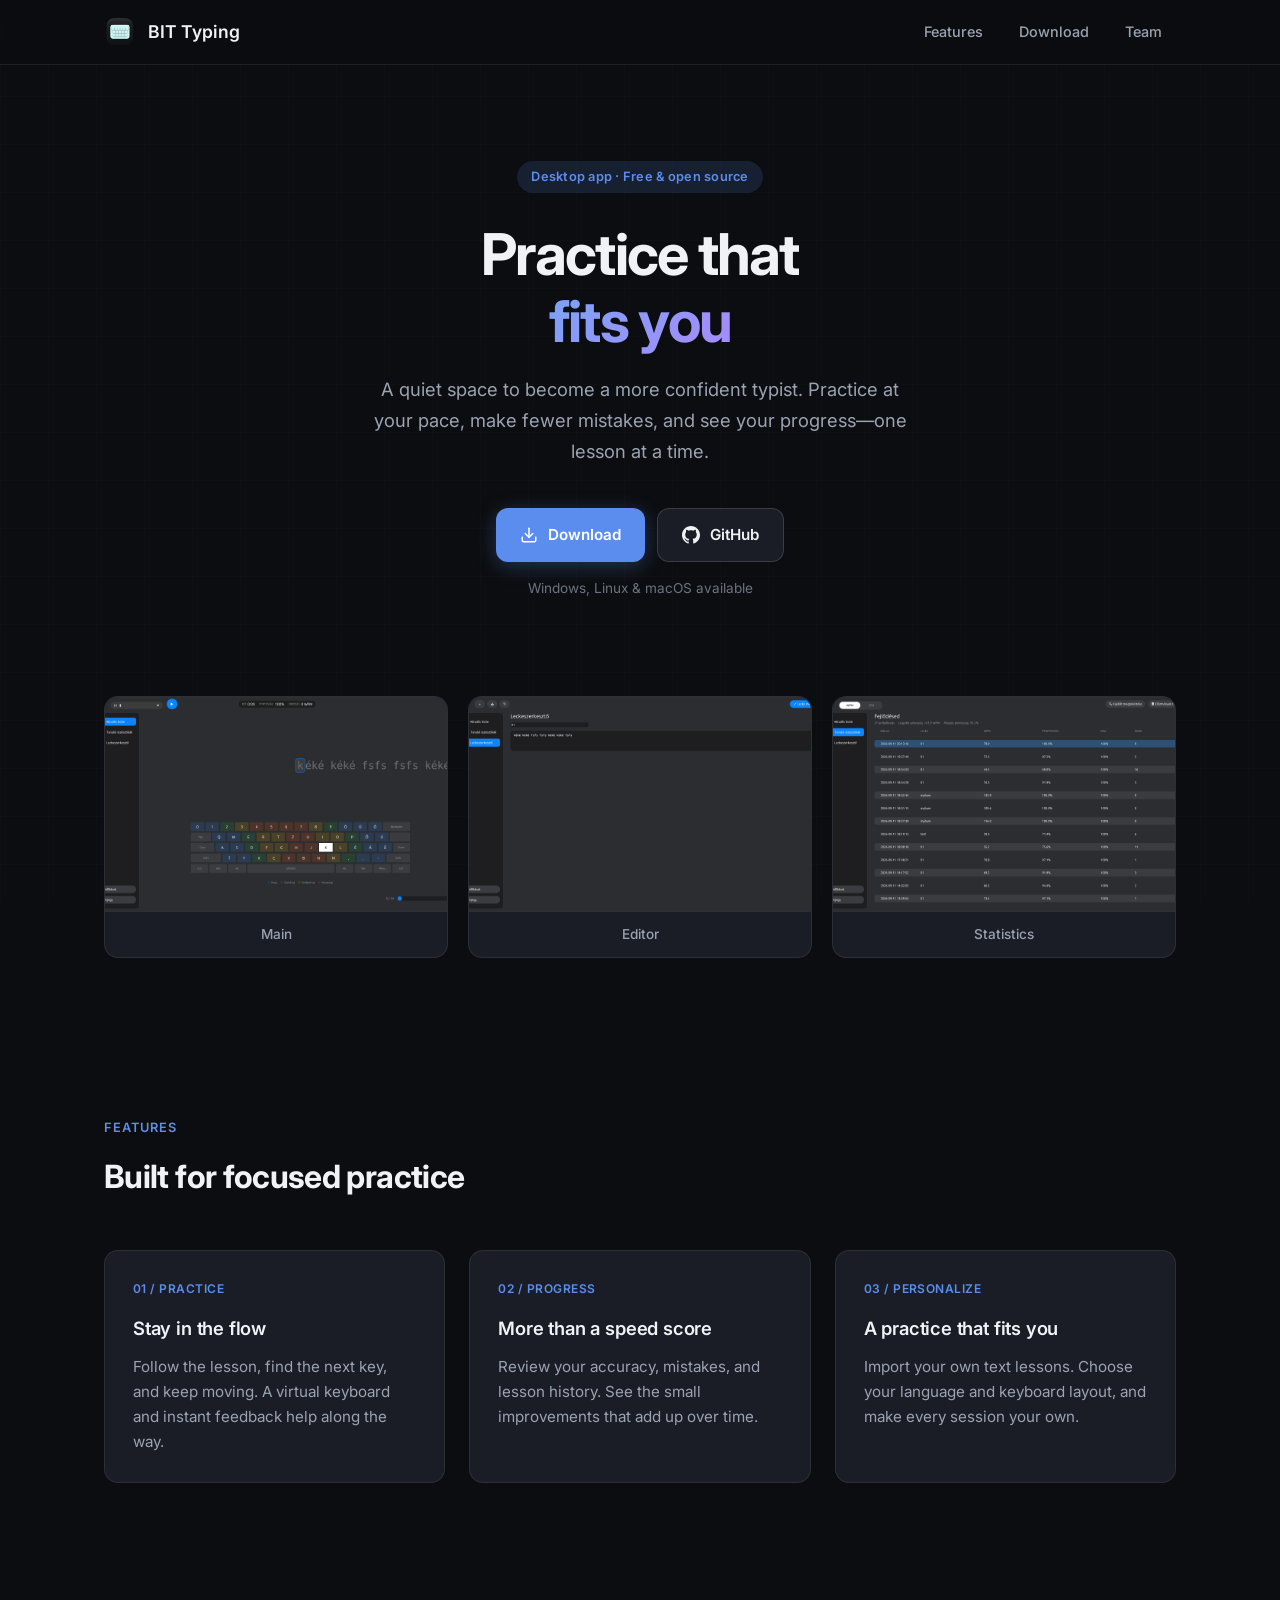
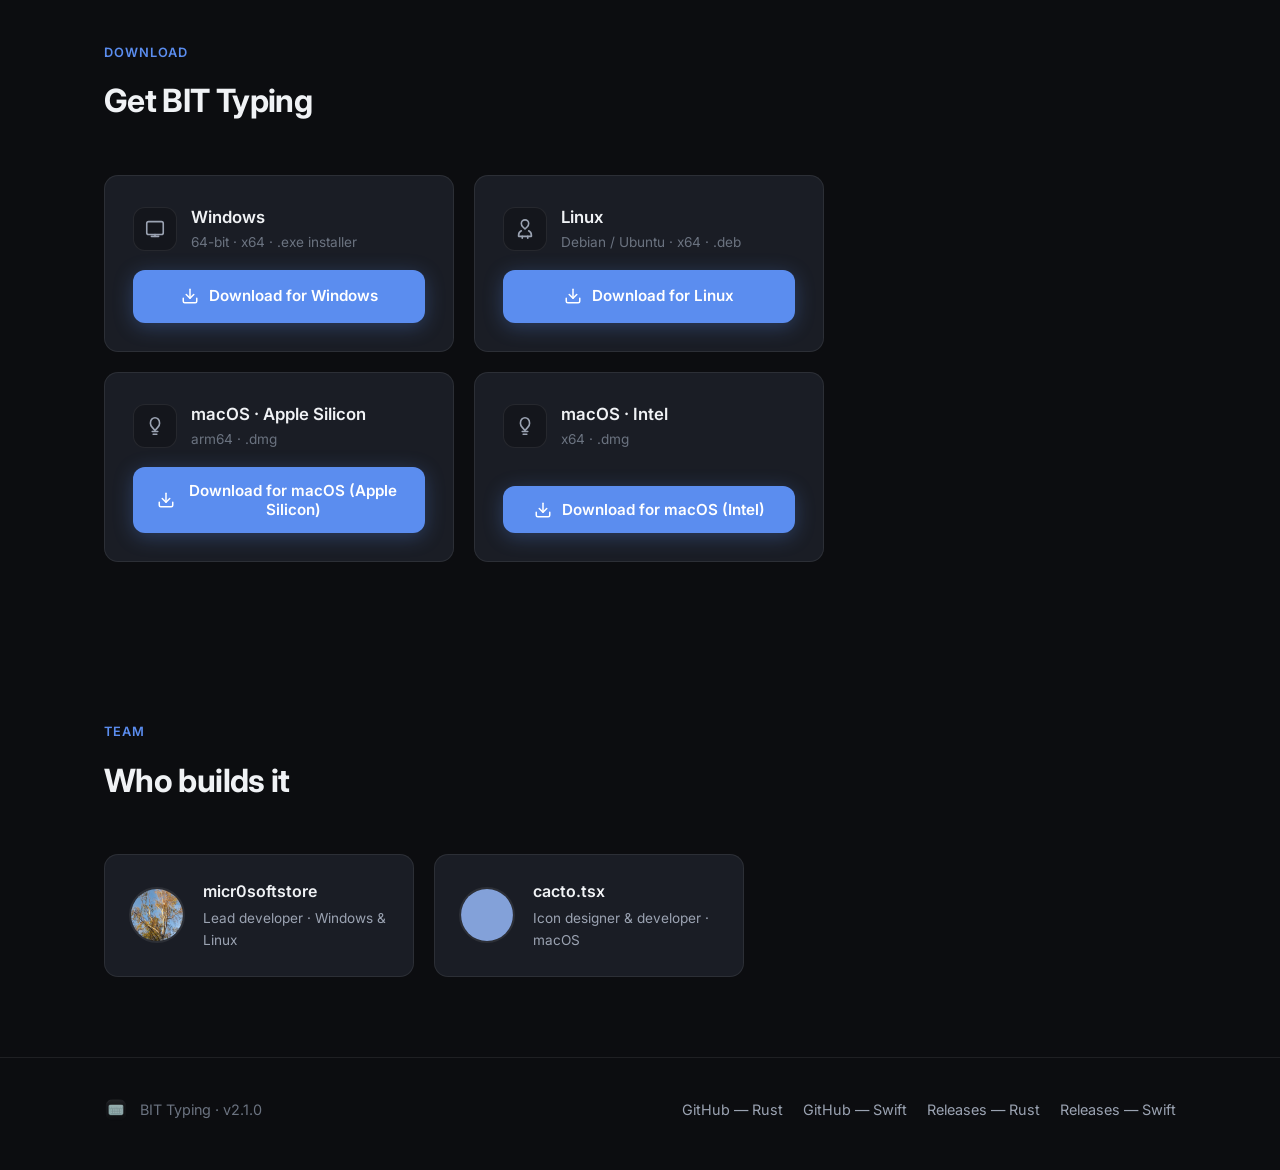
==== commit d6459aa5: "Update download links and version to 2.1.0" ====
--- a/bit-typing/index.html
+++ b/bit-typing/index.html
@@ -869,7 +869,7 @@
                 <p>64-bit · x64 · .exe installer</p>
               </div>
             </div>
-            <a href="https://github.com/bitiskola/bit-typing-rust/releases/download/v2.0.0/bit-typing_v2-0-0_x64-setup.exe" class="btn btn-primary">
+            <a href="https://github.com/bitiskola/bit-typing-rust/releases/download/v2.1.0/bit-typing_v2.1.0_x86_64_setup.exe" class="btn btn-primary">
               <svg viewBox="0 0 24 24" fill="none" stroke="currentColor" stroke-width="2" stroke-linecap="round" stroke-linejoin="round"><path d="M21 15v4a2 2 0 0 1-2 2H5a2 2 0 0 1-2-2v-4"/><polyline points="7 10 12 15 17 10"/><line x1="12" y1="15" x2="12" y2="3"/></svg>
               Download for Windows
             </a>
@@ -885,7 +885,7 @@
                 <p>Debian / Ubuntu · x64 · .deb</p>
               </div>
             </div>
-            <a href="https://github.com/bitiskola/bit-typing-rust/releases/download/v2.0.0/bit-typing_2.0.0_amd64.deb" class="btn btn-primary">
+            <a href="https://github.com/bitiskola/bit-typing-rust/releases/download/v2.1.0/bit-typing_v2.1.0_amd64.deb" class="btn btn-primary">
               <svg viewBox="0 0 24 24" fill="none" stroke="currentColor" stroke-width="2" stroke-linecap="round" stroke-linejoin="round"><path d="M21 15v4a2 2 0 0 1-2 2H5a2 2 0 0 1-2-2v-4"/><polyline points="7 10 12 15 17 10"/><line x1="12" y1="15" x2="12" y2="3"/></svg>
               Download for Linux
             </a>
@@ -954,7 +954,7 @@
     <div class="container footer-inner">
       <div class="footer-left">
         <img src="https://bitiskola.github.io/bit-typing/src/assets/favico.png" alt="">
-        <span>BIT Typing · v2.0.0</span>
+        <span>BIT Typing · v2.1.0</span>
       </div>
       <div class="footer-links">
         <a href="https://github.com/bitiskola/bit-typing-rust" target="_blank" rel="noopener">GitHub — Rust</a>
